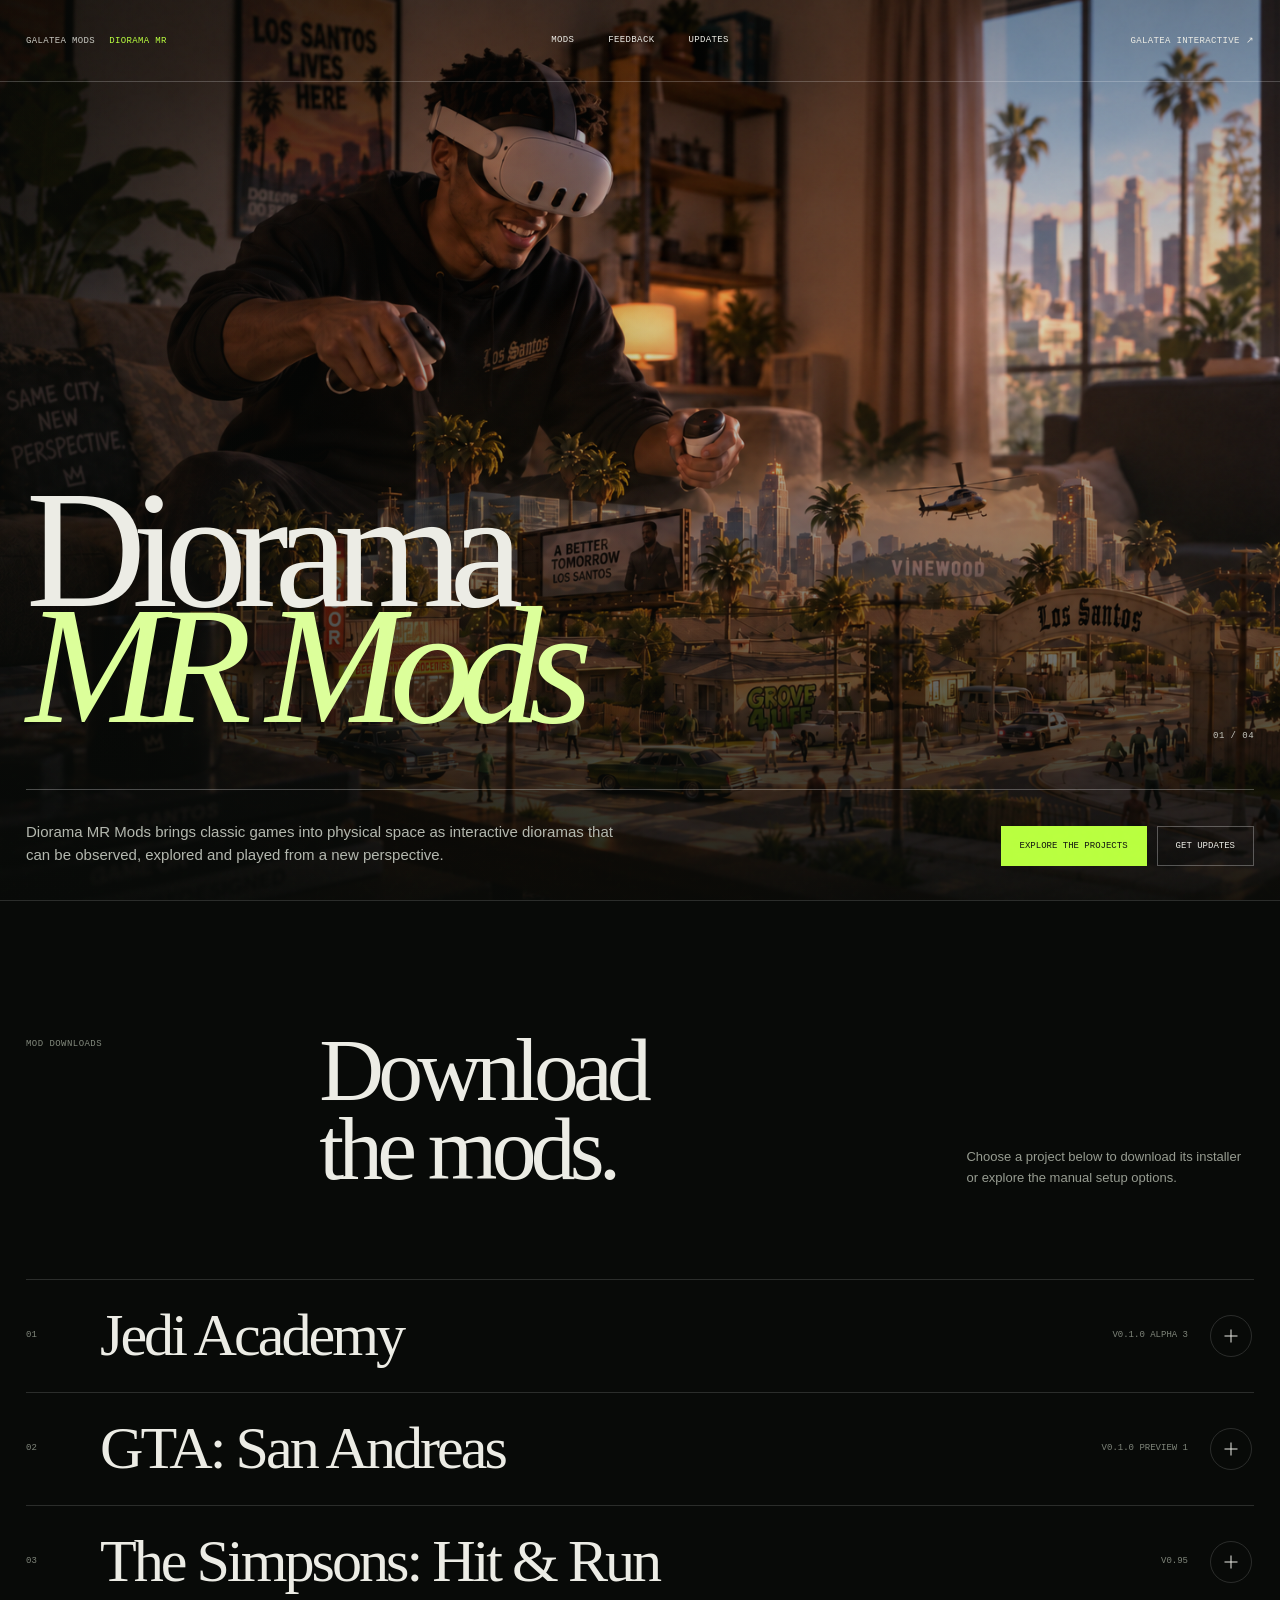
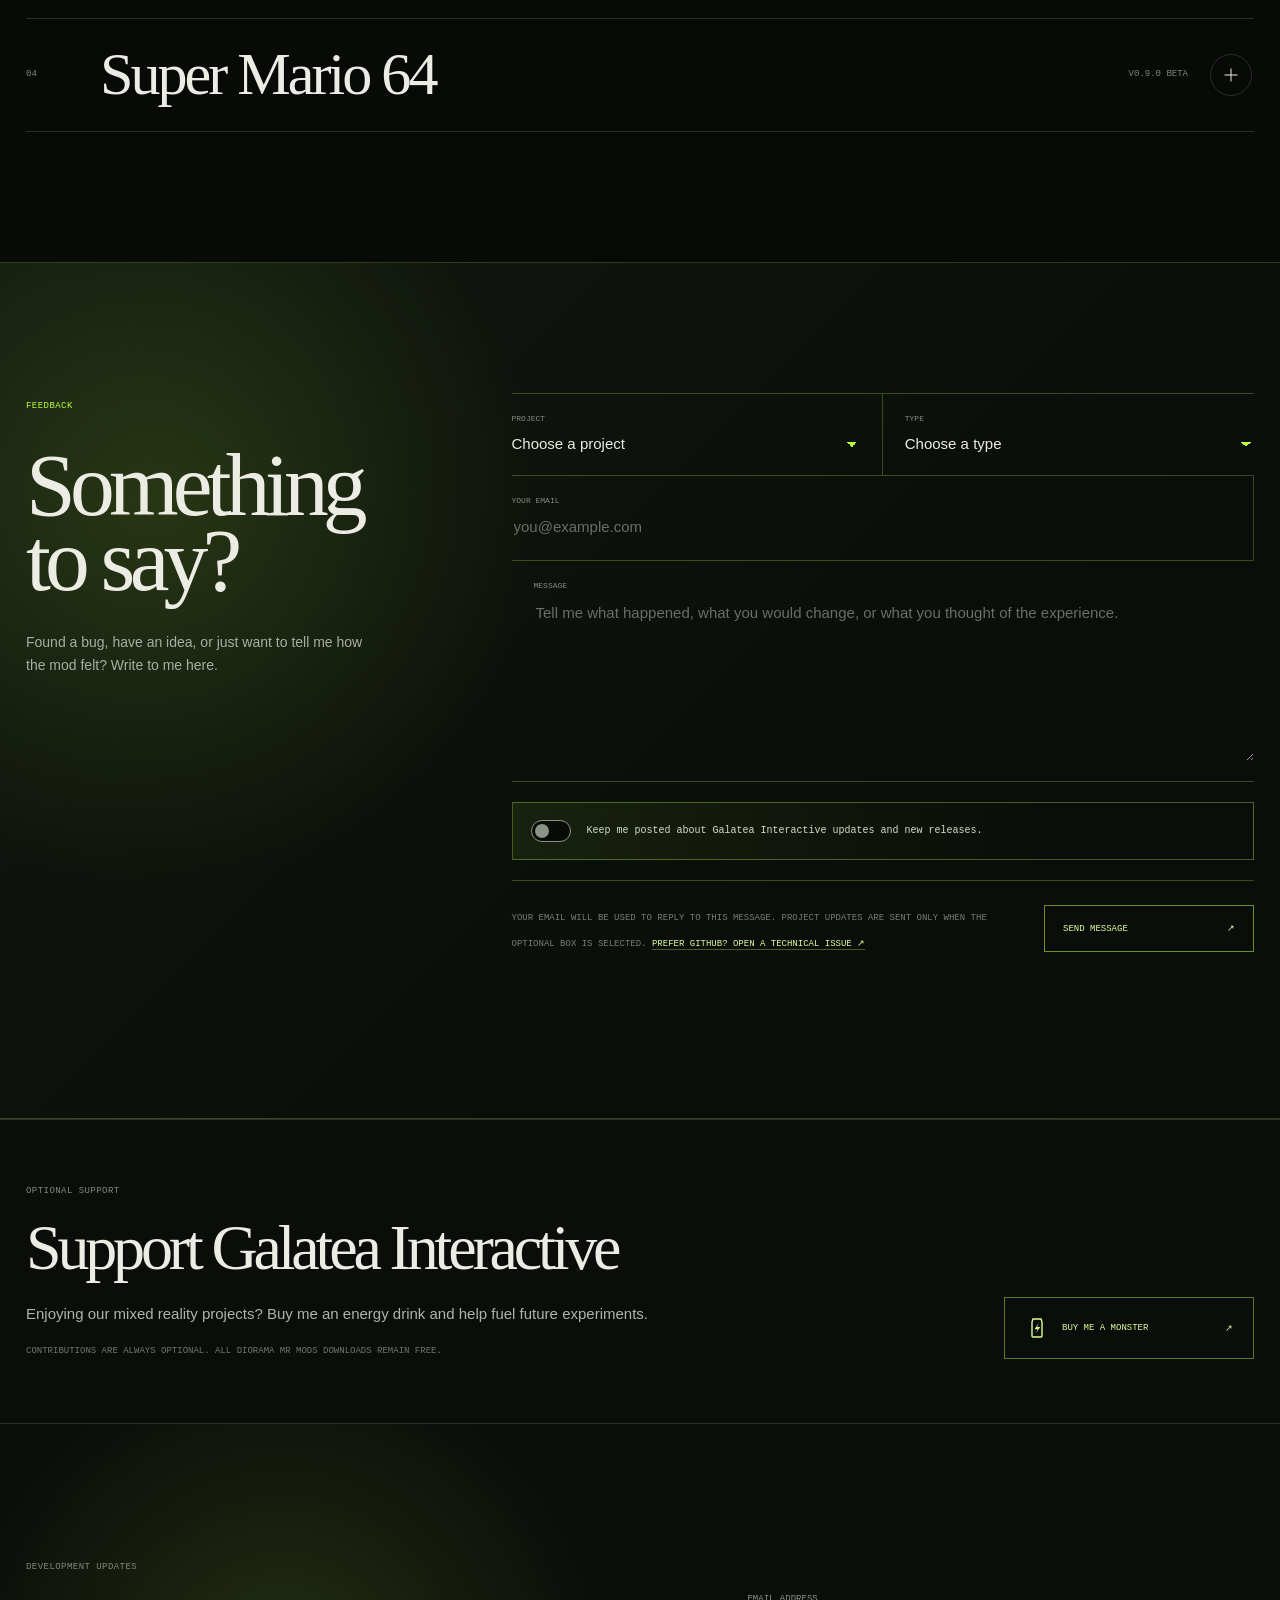
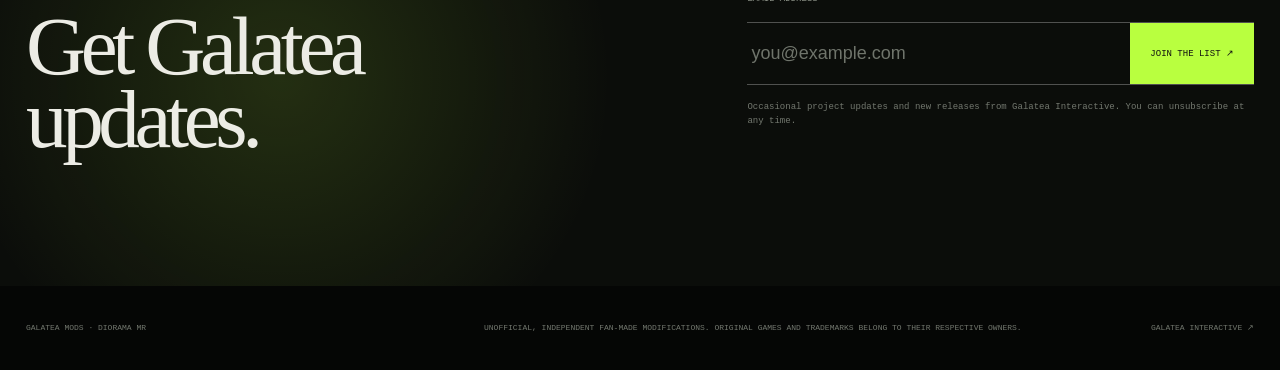
==== index.html @ 060e7fe9 "Connect feedback and updates forms" ====
<!doctype html>
<html lang="en">
  <head>
    <meta charset="UTF-8" />
    <meta name="viewport" content="width=device-width, initial-scale=1" />
    <meta name="description" content="Diorama MR Mods transforms familiar game worlds into spatial mixed-reality dioramas." />
    <meta name="robots" content="noindex, nofollow, noarchive" />
    <title>Diorama MR Mods — Galatea Mods</title>
    <link rel="stylesheet" href="styles.css?v=hero-summary-size-1" />
  </head>
  <body>
    <div class="grain" aria-hidden="true"></div>

    <header class="site-header">
      <a class="brand" href="#top" aria-label="Diorama MR Mods home">
        <span>Galatea Mods</span>
        <strong>Diorama MR</strong>
      </a>
      <nav aria-label="Main navigation">
        <a href="#mods">Mods</a>
        <a href="#feedback">Feedback</a>
        <a href="#updates">Updates</a>
      </nav>
      <a class="back-link" href="https://www.instagram.com/galateainteractive/" target="_blank" rel="noopener noreferrer">Galatea Interactive ↗</a>
    </header>

    <main>
      <section id="top" class="hero">
        <img class="hero-image" src="assets/project-02.png" alt="A mixed-reality city diorama filling a living room table" />
        <div class="hero-shade" aria-hidden="true"></div>
        <div class="hero-copy">
          <h1>Diorama<br /><em>MR Mods</em></h1>
          <div class="hero-bottom">
            <div class="hero-description">
              <p class="hero-summary">Diorama MR Mods brings classic games into physical space as interactive dioramas that can be observed, explored and played from a new perspective.</p>
            </div>
            <div class="hero-actions">
              <a href="#mods">Explore the projects</a>
              <a href="#updates">Get updates</a>
            </div>
          </div>
        </div>
        <p class="hero-index">01 / 04</p>
      </section>

      <section id="mods" class="projects" aria-labelledby="projects-title">
        <header class="section-heading reveal">
          <p class="section-label">Mod downloads</p>
          <h2 id="projects-title">Download <br />the mods.</h2>
          <p>Choose a project below to download its installer or explore the manual setup options.</p>
        </header>

        <div class="project-list">
          <details class="project-card reveal" name="mods" data-release-prefix="jedi-academy-" data-release-name="Jedi Academy Diorama MR">
            <summary>
              <span class="project-number">01</span>
              <span class="project-title"><strong>Jedi Academy</strong></span>
              <span class="project-status">v0.1.0 alpha 3</span>
              <span class="project-toggle" aria-hidden="true"></span>
            </summary>
            <div class="project-body">
              <figure><img src="assets/project-01.png" alt="A science-fiction city presented as a mixed-reality diorama" /></figure>
              <div class="project-info">
                <div class="release-meta"><span>v0.1.0-alpha.3</span><span>Meta Quest</span><span>GPL-2.0</span></div>
                <p class="release-note">Early alpha release. Original Jedi Academy game data is not included.</p>
                <section class="easy-install" aria-labelledby="jedi-install-title">
                  <div><span>Recommended</span><h4 id="jedi-install-title">Easy installation</h4></div>
                  <p>The installer finds your Jedi Academy files, checks them, installs the Quest app and transfers the required game data.</p>
                  <a class="primary-download" data-release-asset="installer" href="https://github.com/galateainteractive/Diorama-MR-Mods-Releases/releases/download/jedi-academy-v0.1.0-alpha.3/JKXR-Diorama-MR-0.1.0-alpha.3-Installer.exe" target="_blank" rel="noopener noreferrer">Download installer <span data-release-version>v0.1.0 alpha 3 ↗</span></a>
                </section>
                <p class="standalone-note"><strong>Runs natively on Meta Quest.</strong> A Windows PC and USB connection are only required for installation.</p>
                <details class="download-options">
                  <summary>Other options and project files <span>+</span></summary>
                  <div>
                    <p>For a manual setup, install the APK with ADB or SideQuest and transfer your legally obtained game files separately.</p>
                    <div class="project-actions" aria-label="Other downloads for Jedi Academy">
                      <a data-release-asset="apk" href="https://github.com/galateainteractive/Diorama-MR-Mods-Releases/releases/download/jedi-academy-v0.1.0-alpha.3/JKXR-Diorama-MR-0.1.0-alpha.3.apk" target="_blank" rel="noopener noreferrer">Download APK <span>Manual installation ↗</span></a>
                      <a data-release-asset="source" href="https://github.com/galateainteractive/Diorama-MR-Mods-Releases/releases/download/jedi-academy-v0.1.0-alpha.3/JKXR-Diorama-MR-0.1.0-alpha.3-source.zip" target="_blank" rel="noopener noreferrer">Download source package <span>GPL-2.0 ZIP ↗</span></a>
                      <a data-release-asset="checksum" href="https://github.com/galateainteractive/Diorama-MR-Mods-Releases/releases/download/jedi-academy-v0.1.0-alpha.3/SHA256SUMS.txt" target="_blank" rel="noopener noreferrer">Verify download <span>SHA-256 checksums ↗</span></a>
                      <a data-release-page href="https://github.com/galateainteractive/Diorama-MR-Mods-Releases/releases/tag/jedi-academy-v0.1.0-alpha.3" target="_blank" rel="noopener noreferrer">Release details <span>GitHub ↗</span></a>
                    </div>
                  </div>
                </details>
              </div>
              <div class="project-details">
                <section class="features">
                  <h4>Diorama MR features</h4>
                  <ul class="feature-list"><li>Mixed-reality diorama mode for the Jedi Academy campaign</li><li>Adjustable diorama position, rotation and scale</li><li>Force powers and weapon aiming adapted to the diorama perspective</li><li>Switch between Diorama MR and JKXR's immersive VR mode</li></ul>
                </section>
                <section>
                  <h4>Requirements for installation</h4>
                  <ul><li>Compatible Meta Quest with Developer Mode enabled</li><li>Windows PC and USB connection</li><li>Legally obtained PC copy of Jedi Academy</li><li>USB debugging authorization</li></ul>
                </section>
                <section class="after-installation">
                  <h4>After installation</h4>
                  <p>Launch the mod directly on the headset. The PC is not required while playing.</p>
                  <p class="small-note">Windows may show a SmartScreen warning because the installer is not Authenticode-signed. Verify its SHA-256 checksum before running it.</p>
                </section>
                <details class="project-more">
                  <summary>Credits, source and legal notice <span>+</span></summary>
                  <div>
                    <p>Built on community work including <a href="https://github.com/Team-Beef-Studios/JKXR" target="_blank" rel="noopener noreferrer">JKXR</a>, <a href="https://github.com/JACoders/OpenJK" target="_blank" rel="noopener noreferrer">OpenJK</a>, <a href="https://github.com/KhronosGroup/OpenXR-SDK-Source" target="_blank" rel="noopener noreferrer">OpenXR SDK Source</a>, <a href="https://github.com/ptitSeb/gl4es" target="_blank" rel="noopener noreferrer">gl4es</a>, <a href="https://github.com/AerialX/openal-soft-android" target="_blank" rel="noopener noreferrer">OpenAL Soft Android</a>, <a href="https://github.com/martinmoene/gsl-lite" target="_blank" rel="noopener noreferrer">gsl-lite</a>, <a href="https://github.com/ioquake/ioq3" target="_blank" rel="noopener noreferrer">ioquake3</a> and <a href="https://github.com/lunixbochs/glshim" target="_blank" rel="noopener noreferrer">glshim</a>.</p>
                    <p>Unofficial fan-made open-source modification. Not affiliated with or endorsed by Lucasfilm, Disney, Activision, Raven Software, Electronic Arts, Meta or the original rights holders. Users must provide their own legally obtained game copy.</p>
                  </div>
                </details>
                <section class="developer-note">
                  <div class="developer-note-heading"><span>Developer's note</span><small>Filipe Maliska · Work in progress</small></div>
                  <div class="developer-note-copy">
                    <p>Jedi Academy already runs natively in immersive VR on Meta Quest through Team Beef's JKXR. This mod builds on that work by adding a mixed-reality diorama mode.</p>
                    <p>Although Jedi Academy contains large maps, its level structure works surprisingly well as a diorama. The entire map does not need to fit inside your room at once. As new game areas are revealed, they become new sections of the miniature environment that can be repositioned and scaled around your physical space.</p>
                    <p>Making the external diorama perspective work also required changes to the game's visibility and rendering systems, so effects, doors, characters and other elements remain active and visible even when the headset is physically far from the player character.</p>
                    <p>Some maps can still expose several areas at the same time, causing more of the environment to be rendered than intended and producing occasional performance drops. So far I have only encountered this in a few specific situations, and I am still refining the visibility rules for those maps.</p>
                    <p>Force powers and weapon aiming use a hybrid approach between immersive interaction and traditional game controls. You point with your hand to select positions directly in the scene, while other actions remain button based. The lightsaber, for example, currently uses button controls. These interactions are still experimental, and feedback will help me decide whether they should remain hybrid, become fully button based or move further toward immersive hand control.</p>
                    <p>The full campaign has not yet been tested from beginning to end, so some maps, scripted moments, controls or performance-heavy areas may still need specific Diorama MR adjustments. If you find a bug, an area that does not perform well, or an interaction that has not been properly adapted, please send a report. I'll investigate it and work on a fix or improvement for a future update.</p>
                    <a class="feedback-trigger" href="#feedback" data-project="Jedi Academy Diorama MR">Found something or have an idea? Send feedback <span>↘</span></a>
                  </div>
                </section>
              </div>
            </div>
          </details>

          <details class="project-card reveal" name="mods" data-release-prefix="gta-sa-diorama-mr-" data-release-name="GTA San Andreas Diorama MR">
            <summary>
              <span class="project-number">02</span>
              <span class="project-title"><strong>GTA: San Andreas</strong></span>
              <span class="project-status">v0.1.0 preview 1</span>
              <span class="project-toggle" aria-hidden="true"></span>
            </summary>
            <div class="project-body">
              <figure><img src="assets/project-02.png" alt="A city and its streets presented as a mixed-reality diorama" /></figure>
              <div class="project-info">
                <div class="release-meta"><span>v0.1.0 preview 1</span><span>Quest 3S tested</span><span>Public preview</span></div>
                <p class="release-note">Requires your own legally purchased Google Play copy of GTA San Andreas for Android 2.11.311 (ARM64 complete split APK set) and the supported PS2-style audio archive. Game data and a prebuilt modified APK are not included.</p>
                <section class="easy-install" aria-labelledby="gta-install-title">
                  <div><span>Recommended</span><h4 id="gta-install-title">Easy installation</h4></div>
                  <p>The installer checks your supplied game files, creates your personal Quest build locally and installs it on the headset.</p>
                  <a class="primary-download" data-release-asset="installer" href="https://github.com/galateainteractive/Diorama-MR-Mods-Releases/releases/download/gta-sa-diorama-mr-v0.1.0-preview.1/GTA-SA-Diorama-MR-v0.1.0-preview.1-Installer.exe" target="_blank" rel="noopener noreferrer">Download installer <span data-release-version>Preview 1 ↗</span></a>
                </section>
                <p class="standalone-note"><strong>Runs natively on Meta Quest.</strong> A Windows PC, USB connection and internet access are only required for the initial build and installation.</p>
                <details class="download-options">
                  <summary>Other download information <span>+</span></summary>
                  <div>
                    <p>A prebuilt APK is not provided because the Quest package must be created locally from files supplied by the game owner.</p>
                    <div class="project-actions" aria-label="Other downloads for GTA San Andreas">
                      <a data-release-asset="checksum" href="https://github.com/galateainteractive/Diorama-MR-Mods-Releases/releases/download/gta-sa-diorama-mr-v0.1.0-preview.1/SHA256SUMS-v0.1.0-preview.1.txt" target="_blank" rel="noopener noreferrer">Verify download <span>SHA-256 checksums ↗</span></a>
                      <a data-release-page href="https://github.com/galateainteractive/Diorama-MR-Mods-Releases/releases/tag/gta-sa-diorama-mr-v0.1.0-preview.1" target="_blank" rel="noopener noreferrer">Release details <span>GitHub ↗</span></a>
                    </div>
                  </div>
                </details>
              </div>
              <div class="project-details">
                <section class="features">
                  <h4>Diorama MR features</h4>
                  <ul class="feature-list"><li>Los Santos rendered as a mixed-reality miniature in your physical room</li><li>Three diorama modes: Track, Follow and Fixed</li><li>Adjustable diorama position, rotation and scale</li><li>Controls adapted for combat, vehicles and mission interactions</li><li>Mission and follow-target markers remain visible beyond the rendered area, helping orient you through your physical room</li><li>Passthrough that responds to the game's weather and time of day</li><li>Switch between Diorama MR and the immersive VR mode inherited from the underlying port</li></ul>
                </section>
                <section>
                  <h4>Requirements for installation</h4>
                  <ul><li>Meta Quest with Developer Mode and USB debugging enabled; Quest 3S is currently tested</li><li>Windows 10 or 11 PC with approximately 15 GB free</li><li>Approximately 6 GB free on the headset</li><li>Official Google Play GTA San Andreas 2.11.311 ARM64 complete split APK set</li><li>Supported PS2-style audio archive from the “Original plan mod pack” dated 16 August 2026</li><li>Android phone or tablet with the official game, or a previously exported complete split set</li><li>Internet access for the initial build-tool download</li></ul>
                </section>
                <section class="after-installation">
                  <h4>After installation</h4>
                  <p>Launch the personal build directly on the headset. The PC is not required while playing.</p>
                  <p class="small-note">The installer is not currently code-signed, so Windows may show an unknown-publisher warning. Verify the downloaded file against the published SHA-256 checksum.</p>
                </section>
                <details class="project-more">
                  <summary>Compatibility, FAQ and legal notice <span>+</span></summary>
                  <div>
                    <h4>Important compatibility note</h4>
                    <p>The game must be the official Google Play ARM64 release 2.11.311 (versionCode 4234641). Modified, merged, re-signed or third-party APK downloads are rejected. A single base APK is not enough; keep <code>base.apk</code> with every exported <code>split_*.apk</code>, including the ARM64 and main-data splits.</p>
                    <p>For audio, use <code>gta-sa-ps2-style-mod-pack_1786856007_737162.7z</code> from the “Original plan mod pack” dated 16 August 2026. CLASSIC ADVANCED v1.0 and v1.1 are not compatible.</p>
                    <h4>Why is there no APK download?</h4>
                    <p>A prebuilt modified APK would redistribute Rockstar code and game assets. The installer contains only the adaptation and build workflow, then creates a personal package locally from files supplied by the game owner.</p>
                    <h4>Legal and safety</h4>
                    <p>Unofficial fan-made modification. Not affiliated with, endorsed by or sponsored by Rockstar Games, Take-Two Interactive or Meta. Grand Theft Auto, Grand Theft Auto: San Andreas and related names and assets belong to their respective owners.</p>
                    <p>The installer does not contain Rockstar game data, the external audio pack, save files, personal settings or signing keys. Keep the room clear and use the platform safety features appropriate for your environment.</p>
                  </div>
                </details>
                <section class="developer-note">
                  <div class="developer-note-heading"><span>Developer's note</span><small>Filipe Maliska · Public preview</small></div>
                  <div class="developer-note-copy">
                    <p>Turning an open world like GTA San Andreas into a diorama creates a different challenge from working with self-contained levels. The game needs to render enough of Los Santos to make its streets and the shape of the city readable from a distance, while keeping the visible area small enough to run reliably on the headset.</p>
                    <p>I tested several visibility ranges and settled on a player-centered rendered area that, for me, offers a good balance between performance and the feeling of looking at a real miniature. This is not necessarily final. Depending on future optimizations and player feedback, I may add more options for the size and extent of the visible area.</p>
                    <p>A considerable amount of work has already gone into making the visibility system understand what should remain visible, but there are still some gaps. Certain large surfaces, such as a continuous grass area, may be treated as one complete piece. In some situations, they can disappear even though part of the surface falls inside the visible radius, leaving transparent areas in the diorama.</p>
                    <p>Buildings present a related challenge. I would like structures that cross the edge of the visible radius to remain complete instead of being cut in half. However, some buildings are connected to other geometry, so rendering the entire structure can reveal much more than intended or affect performance. I plan to continue refining these rules to make the edge of the visible area feel more natural and consistent.</p>
                    <p>I also experimented with a larger system using one rendered region around the player, another around the physical observer, and a continuous visible path connecting them. The result was too unstable in terms of performance, so the current version uses only the player-centered region. The idea has not been completely discarded and may return in another form.</p>
                    <p>Mission objectives and characters that need to be followed can be located beyond the rendered area. Their markers remain visible in the correct direction outside the miniature, turning the physical room into a navigation reference. Even when the destination itself is not yet visible, it is possible to look across the room and understand where to go without rendering the entire city.</p>
                    <p>The three diorama modes change how the miniature behaves in your room rather than changing its visual perspective. <strong>Track</strong> works like a treadmill: the character remains around the center while the scenery moves underneath, making it especially practical for playing seated or with the diorama positioned on a table. <strong>Follow</strong> uses a similar approach but maintains a trailing view behind the character or vehicle. It can make the game easier to follow, although the additional visual movement may be less comfortable for players who are sensitive to motion.</p>
                    <p><strong>Fixed</strong> is the mode I find most interesting when there is enough physical space. The diorama remains positioned in the room while Los Santos is gradually revealed as the character or vehicle moves through the city. It feels closer to having a physical miniature of Los Santos occupying the room.</p>
                    <p>Whichever mode I use, my personal preference is to keep the diorama as far away and as small as possible. I am particularly interested in the feeling of observing a miniature city rather than standing inside the game world.</p>
                    <p>Adapting the controls is another ongoing challenge because GTA San Andreas contains many different mechanics, vehicles and mission-specific interactions. Aiming is currently controller-based and uses the analog stick. I am considering adding an optional immersive aiming mode, similar to the hybrid approach used in Jedi Academy, allowing players to point the weapon physically while preserving the traditional controls.</p>
                    <p>Installation is more involved than with the other mods because the original Android game must be exported as a complete split APK set. It is important to follow every step carefully, including installing the required extraction app on the phone or tablet. Once the correct game files and supported audio archive are prepared, the installer handles the remaining process and the setup is straightforward.</p>
                    <p>GTA San Andreas is a very large game, and the full campaign has not yet been tested from beginning to end. If you find a bug, an area that performs poorly, or a control, mission or interaction that has not been properly adapted, please send a report. I'll investigate it and work on a fix or improvement for a future update.</p>
                    <a class="feedback-trigger" href="#feedback" data-project="GTA San Andreas Diorama MR">Found something or have an idea? Send feedback <span>↘</span></a>
                  </div>
                </section>
              </div>
            </div>
          </details>

          <details class="project-card reveal" name="mods" data-release-prefix="simpsons-hit-and-run-" data-release-name="The Simpsons: Hit &amp; Run Diorama MR">
            <summary>
              <span class="project-number">03</span>
              <span class="project-title"><strong>The Simpsons: Hit &amp; Run</strong></span>
              <span class="project-status">v0.95</span>
              <span class="project-toggle" aria-hidden="true"></span>
            </summary>
            <div class="project-body">
              <figure><img src="assets/project-03.png" alt="Springfield presented as a mixed-reality diorama" /></figure>
              <div class="project-info">
                <div class="release-meta"><span>v0.95</span><span>Meta Quest 3</span><span>Unofficial mod</span></div>
                <p class="release-note">A legally obtained PC copy of The Simpsons: Hit &amp; Run is required. Original game data is not included.</p>
                <section class="easy-install" aria-labelledby="simpsons-install-title">
                  <div><span>Recommended</span><h4 id="simpsons-install-title">Easy installation</h4></div>
                  <p>The installer finds your original game folder, checks the files, installs the Quest app and transfers the required game data.</p>
                  <a class="primary-download" data-release-asset="installer" href="https://github.com/galateainteractive/Diorama-MR-Mods-Releases/releases/download/simpsons-hit-and-run-v0.95/SimpsonsHitRun-DioramaMR-Installer-v0.95.exe" target="_blank" rel="noopener noreferrer">Download installer <span data-release-version>v0.95 ↗</span></a>
                </section>
                <p class="standalone-note"><strong>Runs natively on Meta Quest.</strong> A Windows PC and USB connection are only required for installation.</p>
                <details class="download-options">
                  <summary>Other installation options <span>+</span></summary>
                  <div>
                    <p>For a manual setup, install the APK with ADB or SideQuest and transfer your legally obtained game files separately.</p>
                    <div class="project-actions" aria-label="Other downloads for The Simpsons Hit and Run">
                      <a data-release-asset="apk" href="https://github.com/galateainteractive/Diorama-MR-Mods-Releases/releases/download/simpsons-hit-and-run-v0.95/SimpsonsHitRun-DioramaMR-v0.95.apk" target="_blank" rel="noopener noreferrer">Download APK <span>Manual installation ↗</span></a>
                      <a data-release-asset="checksum" href="https://github.com/galateainteractive/Diorama-MR-Mods-Releases/releases/download/simpsons-hit-and-run-v0.95/SHA256SUMS-v0.95.txt" target="_blank" rel="noopener noreferrer">Verify download <span>SHA-256 checksums ↗</span></a>
                      <a data-release-page href="https://github.com/galateainteractive/Diorama-MR-Mods-Releases/releases/tag/simpsons-hit-and-run-v0.95" target="_blank" rel="noopener noreferrer">Release details <span>GitHub ↗</span></a>
                    </div>
                  </div>
                </details>
              </div>
              <div class="project-details">
                <section class="features">
                  <h4>Diorama MR features</h4>
                  <ul class="feature-list"><li>Springfield rendered as a mixed-reality miniature in passthrough, with the familiar Simpsons clouds floating in your physical room</li><li>Two diorama modes: Treadmill and Fixed</li><li>Two sizes for the fully rendered spotlight</li><li>Optional extended map view showing surrounding roads and terrain</li><li>Adjustable diorama position, rotation and scale</li><li>Spatial audio aligned with the diorama, preserving direction and distance</li><li>Interiors, HUD and mission information adapted to the diorama perspective</li><li>Switch between Diorama MR and the immersive VR mode inherited from the underlying port</li></ul>
                </section>
                <section>
                  <h4>Requirements for installation</h4>
                  <ul><li>Meta Quest 3 with Developer Mode enabled</li><li>Windows PC and USB data connection</li><li>Legally obtained, unmodified PC copy of Hit &amp; Run</li><li>USB debugging authorization and free storage space</li></ul>
                </section>
                <section class="after-installation">
                  <h4>After installation</h4>
                  <p>Launch the mod from Unknown Sources on the headset. The PC is not required while playing.</p>
                  <p class="small-note">Some missions, effects, interiors and performance-heavy areas may still need Diorama MR-specific adjustments.</p>
                </section>
                <details class="project-more">
                  <summary>Credits and legal notice <span>+</span></summary>
                  <div>
                    <p>Built on community work by <a href="https://github.com/kote2345/The-Simpsons-Hit-and-Run-VR" target="_blank" rel="noopener noreferrer">kote2345</a>, <a href="https://github.com/Carlox33/The-Simpsons-Hit-and-Run-Android" target="_blank" rel="noopener noreferrer">Carlox33</a>, <a href="https://github.com/ZenoArrows/The-Simpsons-Hit-and-Run" target="_blank" rel="noopener noreferrer">ZenoArrows</a> and <a href="https://github.com/Svxy/The-Simpsons-Hit-and-Run" target="_blank" rel="noopener noreferrer">Svxy</a>.</p>
                    <p>Unofficial fan-made adaptation. Not affiliated with Radical Entertainment, the original publishers, Meta, The Simpsons rights holders or upstream port authors. Do not redistribute original copyrighted game assets.</p>
                  </div>
                </details>
                <section class="developer-note">
                  <div class="developer-note-heading"><span>Developer's note</span><small>Filipe Maliska · Work in progress</small></div>
                  <div class="developer-note-copy">
                    <p>Like GTA San Andreas, The Simpsons: Hit &amp; Run takes place in an open world. Springfield is not as large as Los Santos, but adapting it as a diorama creates many of the same visibility and performance challenges.</p>
                    <p>For this mod, I decided to provide different ways of displaying the city instead of relying on a single visibility setup. The central spotlight contains the fully rendered, full-color environment around the character. Players can choose between two spotlight sizes, switching between them depending on the scene, the desired view and headset performance.</p>
                    <p>There is also an optional extended map view. When enabled, a larger surrounding area remains visible in a simplified gray form, showing terrain and roads without fully rendering every object. This makes it possible to see where a street continues or curves and to understand the broader shape of Springfield without the performance cost of displaying the complete environment.</p>
                    <p>This extended view is optional. Players can disable it and use only the fully rendered spotlight, or combine it with either of the available spotlight sizes. I am still refining the balance between visibility and performance, but the current options make it possible to change the presentation according to what works best at each moment.</p>
                    <p>In Treadmill mode, the character remains close to the center while Springfield moves underneath. This works particularly well with the diorama positioned on a table and makes it practical to play seated or without using much physical space.</p>
                    <p>Fixed mode keeps the diorama anchored in the physical room while the character moves through the city. With enough space, it creates a stronger impression of Springfield existing as a larger physical miniature around the player.</p>
                    <p>The audio was also adapted to the diorama perspective. Sounds remain connected to their positions within the miniature, preserving direction and distance. A vehicle moving on the left side of the diorama, for example, is heard from the left, while sounds become more distant as the character moves farther away.</p>
                    <p>The campaign has been tested up to the Bart section, but I have not yet completed the entire game in Diorama MR. Later missions may contain mechanics, interiors or interactions that still need specific adaptation. If you find a bug, an area that performs poorly, or a mission or control that does not work correctly, please send a report. I'll investigate it and work on a fix or improvement for a future update.</p>
                    <a class="feedback-trigger" href="#feedback" data-project="The Simpsons: Hit &amp; Run Diorama MR">Found something or have an idea? Send feedback <span>↘</span></a>
                  </div>
                </section>
              </div>
            </div>
          </details>

          <details class="project-card reveal" name="mods" data-release-prefix="super-mario-64-" data-release-name="Super Mario 64 Diorama MR">
            <summary>
              <span class="project-number">04</span>
              <span class="project-title"><strong>Super Mario 64</strong></span>
              <span class="project-status">v0.9.0 beta</span>
              <span class="project-toggle" aria-hidden="true"></span>
            </summary>
            <div class="project-body">
              <figure><img src="assets/project-04.png" alt="A haunted mansion presented as a mixed-reality diorama" /></figure>
              <div class="project-info">
                <div class="release-meta"><span>v0.9.0 beta</span><span>Meta Quest 3</span><span>Standalone</span></div>
                <p class="release-note">The installer and APK do not contain a ROM or proprietary Nintendo assets.</p>
                <section class="easy-install" aria-labelledby="mario-install-title">
                  <div><span>Recommended</span><h4 id="mario-install-title">Easy installation</h4></div>
                  <p>The installer checks your compatible ROM, installs the Quest app and copies the ROM to the correct location.</p>
                  <a class="primary-download" data-release-asset="installer" href="https://github.com/galateainteractive/Diorama-MR-Mods-Releases/releases/download/super-mario-64-v0.9.0/SM64-Diorama-MR-v0.9.0-Installer.exe" target="_blank" rel="noopener noreferrer">Download installer <span data-release-version>v0.9.0 beta ↗</span></a>
                </section>
                <p class="standalone-note"><strong>Runs natively on Meta Quest.</strong> A Windows PC and USB connection are only required for installation.</p>
                <details class="download-options">
                  <summary>Other options and project files <span>+</span></summary>
                  <div>
                    <p>For a manual setup, install the APK with ADB or SideQuest and copy your legally obtained compatible ROM to the Quest separately.</p>
                    <div class="project-actions" aria-label="Other downloads for Super Mario 64">
                      <a data-release-asset="apk" href="https://github.com/galateainteractive/Diorama-MR-Mods-Releases/releases/download/super-mario-64-v0.9.0/SM64-Diorama-MR-v0.9.0.apk" target="_blank" rel="noopener noreferrer">Download APK <span>Manual installation ↗</span></a>
                      <a href="https://github.com/galateainteractive/sm64coopdx-diorama-mr" target="_blank" rel="noopener noreferrer">View project on GitHub <span>Source and documentation ↗</span></a>
                      <a data-release-asset="checksum" href="https://github.com/galateainteractive/Diorama-MR-Mods-Releases/releases/download/super-mario-64-v0.9.0/SHA256SUMS-v0.9.0.txt" target="_blank" rel="noopener noreferrer">Verify download <span>SHA-256 checksums ↗</span></a>
                      <a data-release-page href="https://github.com/galateainteractive/Diorama-MR-Mods-Releases/releases/tag/super-mario-64-v0.9.0" target="_blank" rel="noopener noreferrer">Release details <span>GitHub ↗</span></a>
                    </div>
                  </div>
                </details>
              </div>
              <div class="project-details">
                <section class="features">
                  <h4>Diorama MR features</h4>
                  <ul class="feature-list"><li>Super Mario 64 rendered as a mixed-reality miniature in your physical room</li><li>Adjustable diorama position, rotation and scale</li><li>Room-scale observation independent from the original game camera</li><li>Movement adapted to the diorama perspective</li><li>Spatial audio aligned with the miniature</li><li>Gameplay- and level-responsive passthrough color effects</li><li>SM64 Co-Op DX co-op available in Diorama MR</li><li>Switch between Diorama MR and other view modes from the underlying VR port</li></ul>
                </section>
                <section>
                  <h4>Requirements for installation</h4>
                  <ul><li>Meta Quest 3 with Developer Mode enabled</li><li>Windows PC and USB connection for the installer</li><li>Legally obtained, unmodified US Super Mario 64 .z64 ROM</li><li>USB debugging authorization</li></ul>
                </section>
                <section class="after-installation">
                  <h4>After installation</h4>
                  <p>Launch the mod directly on the headset. The PC is not required while playing.</p>
                  <p class="small-note">Windows may show an Unknown Publisher warning because the installer is not Authenticode-signed. Only continue with a file downloaded from this page and verified against the published checksum.</p>
                </section>
                <details class="project-more">
                  <summary>Credits and legal notice <span>+</span></summary>
                  <div>
                    <p>Built on the work of <a href="https://github.com/fulldivegames/sm64coopdx-VR-Standalone-Physics-based" target="_blank" rel="noopener noreferrer">fulldivegames' SM64 Co-Op DX VR port</a>, SM64 Co-Op DX, sm64ex-coop, sm64ex, sm64-port and the Super Mario 64 decompilation community. See the <a href="https://github.com/galateainteractive/sm64coopdx-diorama-mr" target="_blank" rel="noopener noreferrer">project repository</a> for source and complete lineage.</p>
                    <p>Unofficial, non-commercial fan project. Not affiliated with Nintendo, Meta or upstream projects. Users must provide their own legally obtained compatible game copy.</p>
                  </div>
                </details>
                <section class="developer-note">
                  <div class="developer-note-heading"><span>Developer's note</span><small>Filipe Maliska · Work in progress</small></div>
                  <div class="developer-note-copy">
                    <p>Super Mario 64 works particularly well as a diorama because most of its levels are already designed as self-contained spaces. Unlike the open worlds of GTA San Andreas and The Simpsons: Hit &amp; Run, many of Mario's levels can be rendered in their entirety and scaled to fit comfortably inside a physical room.</p>
                    <p>This makes it possible to see the structure of a complete level as a miniature while still playing the original game. The diorama can be repositioned, rotated and resized, and the player can physically observe it from different angles without being limited to the original game camera.</p>
                    <p>Movement was adapted to remain intuitive from the diorama perspective, while spatial audio preserves the position of Mario and other sounds within the miniature.</p>
                    <p>Passthrough color effects allow the physical room to respond to events inside the game. The color changes when Mario collects a star or takes damage, and some levels influence the room according to their environment—for example, lava areas introduce a red tone.</p>
                    <p>These effects are still open to experimentation. More events and level-specific colors may be added, existing ones may be adjusted or removed, and I am considering making the system optional for players who prefer to keep the passthrough unchanged. In the current version, the color effects are always enabled.</p>
                    <p>Diorama MR builds on the native Meta Quest VR port developed by fulldivegames, which itself builds on SM64 Co-Op DX. Other view modes from that port remain available alongside Diorama MR. The co-op system inherited from SM64 Co-Op DX is also working well with the diorama mode.</p>
                    <p>The level-select cheat available through earlier SM64 Co-Op DX VR work allows players to visit different levels directly. Besides being useful for players who want to explore the game freely, it has also made it possible to test a large part of the game without completing the entire campaign in sequence.</p>
                    <p>One minor visual limitation can appear in levels containing separate rooms. From the external diorama perspective, a few objects belonging to rooms that are not currently rendered may sometimes remain visible.</p>
                    <p>This does not bother me much during normal gameplay, and I have already removed most of these out-of-room objects. A few isolated cases still remain, particularly around the castle interiors. I will continue observing how noticeable they are in practice and use player feedback to decide whether this system needs further refinement.</p>
                    <p>Most of the levels and situations I have tested are working well, and the game appears to be playable from beginning to end in Diorama MR. However, I have not yet completed a full playthrough of the entire game in this version. If you find a bug, a level that does not display correctly, an unexpected object, or a control or interaction that does not work as expected, please send a report. I'll investigate it and work on a fix or improvement for a future update.</p>
                    <a class="feedback-trigger" href="#feedback" data-project="Super Mario 64 Diorama MR">Found something or have an idea? Send feedback <span>↘</span></a>
                  </div>
                </section>
              </div>
            </div>
          </details>
        </div>
      </section>

      <section id="feedback" class="feedback reveal" aria-labelledby="feedback-title">
        <div class="feedback-intro">
          <p class="section-label">Feedback</p>
          <h2 id="feedback-title">Something<br />to say?</h2>
          <p>Found a bug, have an idea, or just want to tell me how the mod felt? Write to me here.</p>
        </div>
        <form id="feedback-form" data-endpoint="https://formspree.io/f/xppdawpp" novalidate>
          <input type="hidden" name="source" value="Diorama MR Mods website" />
          <div class="feedback-fields">
            <label>
              <span>Project</span>
              <select id="feedback-project" name="project" required>
                <option value="">Choose a project</option>
                <option>Jedi Academy Diorama MR</option>
                <option>GTA San Andreas Diorama MR</option>
                <option>The Simpsons: Hit &amp; Run Diorama MR</option>
                <option>Super Mario 64 Diorama MR</option>
                <option>General / website</option>
              </select>
            </label>
            <label>
              <span>Type</span>
              <select name="message_type" required>
                <option value="">Choose a type</option>
                <option>Bug report</option>
                <option>Suggestion</option>
                <option>Question</option>
                <option>Just sharing feedback</option>
              </select>
            </label>
            <label class="feedback-email">
              <span>Your email</span>
              <input name="email" type="email" autocomplete="email" placeholder="you@example.com" required />
            </label>
            <label class="feedback-message">
              <span>Message</span>
              <textarea name="message" rows="7" placeholder="Tell me what happened, what you would change, or what you thought of the experience." required></textarea>
            </label>
          </div>
          <label class="feedback-consent">
            <input id="feedback-updates" name="release_updates" type="checkbox" value="yes" />
            <span>Keep me posted about Galatea Interactive updates and new releases.</span>
          </label>
          <div class="feedback-submit-row">
            <p>Your email will be used to reply to this message. Project updates are sent only when the optional box is selected. <a href="https://github.com/galateainteractive/Diorama-MR-Mods-Releases/issues/new" target="_blank" rel="noopener noreferrer">Prefer GitHub? Open a technical issue ↗</a></p>
            <button type="submit">Send message <span>↗</span></button>
          </div>
          <p id="feedback-status" class="form-status" role="status" aria-live="polite"></p>
          <div id="post-send-updates" class="post-send-updates" hidden>
            <p><strong>Message sent.</strong> Want to receive occasional updates and new releases from Galatea Interactive?</p>
            <div>
              <button id="post-send-yes" type="button">Yes, keep me posted</button>
              <button id="post-send-no" type="button">Not now</button>
            </div>
          </div>
          <input class="feedback-honeypot" type="text" name="_gotcha" tabindex="-1" autocomplete="off" aria-hidden="true" />
        </form>
      </section>

      <section class="support reveal" aria-labelledby="support-title">
        <div class="support-copy">
          <p class="section-label">Optional support</p>
          <h2 id="support-title">Support Galatea Interactive</h2>
          <p class="support-description">Enjoying our mixed reality projects? Buy me an energy drink and help fuel future experiments.</p>
          <p class="support-note">Contributions are always optional. All Diorama MR Mods downloads remain free.</p>
        </div>
        <a class="support-link" href="https://ko-fi.com/galateainteractive" target="_blank" rel="noopener noreferrer">
          <svg viewBox="0 0 24 24" aria-hidden="true">
            <path d="M8 3h8l1 3v14a1 1 0 0 1-1 1H8a1 1 0 0 1-1-1V6l1-3Z" />
            <path class="energy-bolt" d="m13.7 6.8-4 6.4h3.1l-2.1 4.2 4.5-6.5h-3.1l1.6-4.1Z" />
          </svg>
          <span>Buy me a Monster</span>
          <span aria-hidden="true">↗</span>
        </a>
      </section>

      <section id="updates" class="updates reveal">
        <div>
          <p class="section-label">Development updates</p>
          <h2>Get Galatea <br />updates.</h2>
        </div>
        <form id="updates-form" data-endpoint="https://formspree.io/f/xrpqzbpa" novalidate>
          <input type="hidden" name="source" value="Diorama MR Mods updates form" />
          <label for="email">Email address</label>
          <div class="email-row">
            <input id="email" name="email" type="email" autocomplete="email" placeholder="you@example.com" required />
            <button type="submit">Join the list ↗</button>
          </div>
          <p class="form-note">Occasional project updates and new releases from Galatea Interactive. You can unsubscribe at any time.</p>
          <p id="form-status" class="form-status" role="status" aria-live="polite"></p>
          <input class="feedback-honeypot" type="text" name="_gotcha" tabindex="-1" autocomplete="off" aria-hidden="true" />
        </form>
      </section>

    </main>

    <footer>
      <span>Galatea Mods · Diorama MR</span>
      <p>Unofficial, independent fan-made modifications. Original games and trademarks belong to their respective owners.</p>
      <a href="https://www.instagram.com/galateainteractive/" target="_blank" rel="noopener noreferrer">Galatea Interactive ↗</a>
    </footer>

    <script src="script.js?v=forms-live-1"></script>
  </body>
</html>
---- styles.css ----
*{box-sizing:border-box}
:root{
  --ink:#080a08;
  --panel:#10130f;
  --paper:#ecece5;
  --muted:#979c91;
  --line:#ffffff24;
  --acid:#b9ff3f;
  --acid-soft:#dcff9a;
}
html{scroll-behavior:smooth}
body{
  margin:0;
  color:var(--paper);
  background:var(--ink);
  font-family:Arial,Helvetica,sans-serif;
  overflow-x:hidden;
}
a{color:inherit;text-decoration:none}
img{display:block;max-width:100%}
.grain{
  position:fixed;
  z-index:100;
  inset:0;
  pointer-events:none;
  opacity:.18;
  mix-blend-mode:soft-light;
  background-image:url("data:image/svg+xml,%3Csvg viewBox='0 0 180 180' xmlns='http://www.w3.org/2000/svg'%3E%3Cfilter id='n'%3E%3CfeTurbulence type='fractalNoise' baseFrequency='.82' numOctaves='4' stitchTiles='stitch'/%3E%3C/filter%3E%3Crect width='100%25' height='100%25' filter='url(%23n)' opacity='.28'/%3E%3C/svg%3E");
}
.site-header{
  position:absolute;
  z-index:20;
  top:0;
  right:0;
  left:0;
  display:grid;
  grid-template-columns:1fr auto 1fr;
  min-height:82px;
  align-items:center;
  padding:0 26px;
  border-bottom:1px solid #ffffff35;
  font:9px Consolas,monospace;
  letter-spacing:.04em;
  text-transform:uppercase;
}
.brand{display:flex;align-items:baseline;gap:14px}
.brand span{color:#c8c9c2}
.brand strong{color:var(--acid);font-weight:400}
.site-header nav{display:flex;gap:34px}
.site-header nav a,.back-link{padding-block:8px;border-bottom:1px solid transparent;transition:.25s}
.site-header nav a:hover,.back-link:hover{color:var(--acid);border-color:currentColor}
.back-link{justify-self:end}
.hero{
  position:relative;
  min-height:100svh;
  overflow:hidden;
  border-bottom:1px solid var(--line);
}
.hero-image{position:absolute;inset:0;width:100%;height:100%;object-fit:cover;object-position:center}
.hero-shade{
  position:absolute;
  inset:0;
  background:
    linear-gradient(180deg,#080a0866 0,#080a0820 35%,#080a08ed 100%),
    linear-gradient(90deg,#080a08b8 0,transparent 52%);
}
.hero-copy{
  position:relative;
  z-index:2;
  display:flex;
  min-height:100svh;
  flex-direction:column;
  justify-content:flex-end;
  padding:140px 26px 34px;
}
.hero-copy>p,.section-label,.project-meta,.hero-index{
  font:9px Consolas,monospace;
  letter-spacing:.05em;
  text-transform:uppercase;
}
.hero-copy>p{margin:0 0 32px;color:#c2c3bb}
.hero h1{
  max-width:1100px;
  margin:0;
  font:400 clamp(78px,13vw,220px)/.7 Georgia,serif;
  letter-spacing:-.085em;
}
.hero h1 em{color:var(--acid-soft);font-weight:400}
.hero-bottom{
  display:grid;
  grid-template-columns:1fr 1fr;
  gap:40px;
  align-items:end;
  margin-top:64px;
  padding-top:18px;
  border-top:1px solid #ffffff44;
}
.hero-description{max-width:720px}
.hero-tagline{margin:0;font-size:20px;line-height:1.4}
.hero-summary{max-width:680px;margin:12px 0 0;color:#b3b7ae;font-size:15px;line-height:1.55}
.hero-actions{display:flex;justify-content:flex-end;gap:10px}
.hero-actions a{
  padding:14px 18px;
  border:1px solid #ffffff4a;
  font:9px Consolas,monospace;
  text-transform:uppercase;
  transition:.25s;
}
.hero-actions a:first-child{color:#10130f;background:var(--acid);border-color:var(--acid)}
.hero-actions a:hover{color:#10130f;background:var(--acid-soft);border-color:var(--acid-soft)}
.hero-index{position:absolute;z-index:2;right:26px;bottom:150px;color:#c2c3bb}
.section-label{align-self:start;margin:8px 0;color:#838a7d}
.section-heading h2,.updates h2,.support h2{
  margin:0;
  font:400 clamp(52px,8vw,126px)/.88 Georgia,serif;
  letter-spacing:-.065em;
}
.projects{padding:130px 26px}
.section-heading{
  display:grid;
  grid-template-columns:.55fr 1.35fr .65fr;
  gap:50px;
  align-items:end;
  margin-bottom:90px;
}
.section-heading h2{font-size:clamp(58px,7vw,112px)}
.section-heading>p:last-child{margin:0;color:var(--muted);font-size:13px;line-height:1.6}
.project-list{border-top:1px solid var(--line)}
.project-card{overflow:hidden;scroll-margin-top:16px;border-bottom:1px solid var(--line);background:transparent}
.project-card>summary{
  display:grid;
  grid-template-columns:52px minmax(0,1fr) auto 44px;
  gap:22px;
  align-items:center;
  min-height:112px;
  padding:16px 0;
  cursor:pointer;
  list-style:none;
  transition:background .25s ease,color .25s ease;
}
.project-card>summary::-webkit-details-marker{display:none}
.project-card>summary:hover,.project-card>summary:focus-visible{color:var(--acid-soft);background:#b9ff3f08;outline:none}
.project-number,.project-status,.project-title small{color:#7f857a;font:9px/1.4 Consolas,monospace;text-transform:uppercase}
.project-title{display:flex;align-items:baseline;gap:20px;min-width:0}
.project-title strong{font:400 clamp(30px,4.7vw,70px)/.94 Georgia,serif;letter-spacing:-.05em}
.project-title small{white-space:nowrap}
.project-status{white-space:nowrap}
.project-toggle{position:relative;width:42px;height:42px;border:1px solid var(--line);border-radius:50%}
.project-toggle::before,.project-toggle::after{position:absolute;top:50%;left:50%;width:13px;height:1px;background:currentColor;content:"";transform:translate(-50%,-50%);transition:transform .25s ease}
.project-toggle::after{transform:translate(-50%,-50%) rotate(90deg)}
.project-card[open] .project-toggle::after{transform:translate(-50%,-50%) rotate(90deg) scaleX(0)}
.project-card[open]>summary{color:var(--acid-soft)}
.project-body{display:grid;grid-template-columns:minmax(0,1.55fr) minmax(280px,.45fr);border-top:1px solid var(--line);background:var(--panel)}
.project-card figure{position:relative;margin:0;aspect-ratio:16/9;overflow:hidden;border-right:1px solid var(--line)}
.project-card figure::after{position:absolute;inset:0;background:linear-gradient(180deg,transparent 58%,#090b09a8);content:""}
.project-card img{width:100%;height:100%;object-fit:cover;filter:saturate(.8) contrast(1.05);transition:transform .75s ease,filter .5s ease}
.project-card:hover img{transform:scale(1.025);filter:saturate(1) contrast(1.05)}
.project-info{display:flex;flex-direction:column;justify-content:flex-end;padding:28px}
.release-meta{display:flex;flex-wrap:wrap;gap:8px;margin-bottom:auto;padding-bottom:38px}
.release-meta span{padding:7px 9px;border:1px solid var(--line);color:#8e9489;font:8px Consolas,monospace;text-transform:uppercase}
.project-lead{max-width:620px;margin:0 0 20px;color:#c3c7bd;font-size:15px;line-height:1.65}
.release-note{max-width:620px;margin:0 0 30px;color:#7f857b;font:9px/1.6 Consolas,monospace;text-transform:uppercase}
.easy-install{padding:20px;border:1px solid #b9ff3f55;background:linear-gradient(135deg,#b9ff3f12,transparent 72%)}
.easy-install>div{display:flex;align-items:center;justify-content:space-between;gap:18px;margin-bottom:12px}
.easy-install>div>span{color:var(--acid);font:8px Consolas,monospace;text-transform:uppercase}
.easy-install h4{margin:0;color:var(--paper);font:400 25px Georgia,serif}
.easy-install p{margin:0 0 18px;color:#aeb4a9;font-size:12px;line-height:1.65}
.primary-download{display:flex;min-height:52px;align-items:center;justify-content:space-between;gap:18px;padding:14px 16px;color:#10130e;background:var(--acid);font:9px/1.4 Consolas,monospace;text-transform:uppercase;transition:.2s}
.primary-download span{color:#384528}
.primary-download:hover,.primary-download:focus-visible{padding-inline:22px;background:var(--acid-soft);outline:none}
.standalone-note{margin:16px 0 0;padding:14px 0;border-top:1px solid var(--line);border-bottom:1px solid var(--line);color:#979e92;font:9px/1.65 Consolas,monospace;text-transform:uppercase}
.standalone-note strong{color:var(--acid-soft);font-weight:400}
.download-options{margin-top:0;border-bottom:1px solid var(--line)}
.download-options>summary{display:flex;min-height:46px;align-items:center;justify-content:space-between;gap:20px;cursor:pointer;list-style:none;color:#8f958b;font:8px Consolas,monospace;text-transform:uppercase}
.download-options>summary::-webkit-details-marker{display:none}
.download-options>summary span{color:var(--acid-soft);font-size:17px;transition:transform .2s ease}
.download-options[open]>summary span{transform:rotate(45deg)}
.download-options>div>p{margin:0;padding:16px 10px;color:#858c82;border-top:1px solid var(--line);font-size:11px;line-height:1.65}
.project-actions{display:grid;grid-template-columns:1fr;border-top:1px solid var(--line)}
.project-actions>a,.project-actions>span{display:flex;min-height:48px;align-items:center;justify-content:space-between;gap:18px;padding:14px 10px;color:#858b80;border-bottom:1px solid var(--line);font:8px/1.4 Consolas,monospace;text-align:left;text-transform:uppercase;transition:.2s}
.project-actions>a span{min-height:0;padding:0;border:0;color:#62675f}
.project-actions>a:hover,.project-actions>a:focus-visible{padding-inline:16px;color:#10130e;background:var(--acid);outline:none}
.project-actions>a:hover span,.project-actions>a:focus-visible span{color:#10130e}
.project-actions>*:last-child{border-bottom:0}
.project-details{display:grid;grid-column:1/-1;grid-template-columns:repeat(2,minmax(0,1fr));gap:1px;border-top:1px solid var(--line);background:var(--line)}
.project-details>section,.project-more{padding:34px;background:#0d100d}
.project-details>.features{grid-column:1/-1}
.project-details>.developer-note{display:grid;grid-column:1/-1;grid-template-columns:minmax(180px,.38fr) minmax(0,1fr);gap:clamp(36px,7vw,120px);padding-block:58px;background:radial-gradient(circle at 14% 32%,#b9ff3f16,transparent 30%),#0b0e0b}
.project-details h4{margin:0 0 20px;color:var(--paper);font:400 26px Georgia,serif}
.project-details p,.project-details li{color:#92988e;font-size:12px;line-height:1.7}
.project-details ul{margin:0;padding-left:18px}
.project-details .feature-list{display:grid;grid-template-columns:repeat(3,minmax(0,1fr));gap:0;margin:0;padding:0;list-style:none;border-top:1px solid var(--line);border-left:1px solid var(--line)}
.project-details .feature-list li{min-height:82px;padding:18px;border-right:1px solid var(--line);border-bottom:1px solid var(--line);color:#b8bdb2}
.developer-note-heading{display:flex;flex-direction:column;gap:10px;color:var(--acid-soft);font:9px Consolas,monospace;text-transform:uppercase}
.developer-note-heading small{color:#6f756d;font:8px/1.5 Consolas,monospace}
.developer-note-copy{max-width:900px}
.developer-note-copy p{margin:0 0 20px;color:#c2c7bc;font:400 clamp(17px,1.55vw,23px)/1.55 Georgia,serif}
.feedback-trigger{display:flex;align-items:center;justify-content:space-between;gap:30px;margin-top:38px;padding:17px 0;border-top:1px solid #b9ff3f69;border-bottom:1px solid #b9ff3f69;color:var(--acid-soft);font:9px Consolas,monospace;text-transform:uppercase;transition:.2s}
.feedback-trigger:hover,.feedback-trigger:focus-visible{padding-inline:12px;color:#0c100b;background:var(--acid);outline:none}
.project-details .small-note{margin-top:20px;color:#737a70;font:9px/1.65 Consolas,monospace;text-transform:uppercase}
.project-more{grid-column:1/-1}
.project-more>summary{display:flex;align-items:center;justify-content:space-between;cursor:pointer;list-style:none;color:#9da297;font:9px Consolas,monospace;text-transform:uppercase}
.project-more>summary::-webkit-details-marker{display:none}
.project-more>summary span{color:var(--acid-soft);font-size:18px}
.project-more[open]>summary span{transform:rotate(45deg)}
.project-more>div{max-width:980px;padding-top:26px}
.project-more a{color:var(--acid-soft);text-decoration:underline;text-decoration-color:#b9ff3f55;text-underline-offset:3px}
.feedback{display:grid;grid-template-columns:minmax(260px,.65fr) minmax(0,1.35fr);gap:clamp(60px,10vw,170px);padding:130px 26px;border-top:1px solid #b9ff3f33;border-bottom:1px solid #b9ff3f33;background:radial-gradient(circle at 12% 28%,#b9ff3f25,transparent 30%),linear-gradient(135deg,#11180f,#0a0d09 68%);color:var(--paper)}
.feedback .section-label{color:var(--acid)}
.feedback h2{margin:36px 0 34px;font:400 clamp(58px,7vw,112px)/.84 Georgia,serif;letter-spacing:-.065em}
.feedback h2 em{color:var(--acid-soft)}
.feedback-intro>p:last-child{max-width:460px;color:#a8aea3;font-size:14px;line-height:1.65}
.feedback form{align-self:end}
.feedback-fields{display:grid;grid-template-columns:1fr 1fr;border-top:1px solid #b9ff3f42}
.feedback-fields label{display:flex;min-width:0;flex-direction:column;gap:10px;padding:20px 0;border-bottom:1px solid #b9ff3f42}
.feedback-fields label:nth-child(odd){padding-right:22px;border-right:1px solid #b9ff3f42}
.feedback-fields label:nth-child(even){padding-left:22px}
.feedback-fields .feedback-email,.feedback-fields .feedback-message{grid-column:1/-1;padding-inline:0;border-right:0}
.feedback-fields label>span{color:#848b80;font:8px Consolas,monospace;text-transform:uppercase}
.feedback input,.feedback select,.feedback textarea{width:100%;border:0;outline:0;color:var(--paper);background:transparent;font:15px/1.5 Arial,sans-serif}
.feedback select{appearance:none;background-image:linear-gradient(45deg,transparent 50%,var(--acid) 50%),linear-gradient(135deg,var(--acid) 50%,transparent 50%);background-position:calc(100% - 8px) 55%,calc(100% - 3px) 55%;background-size:5px 5px,5px 5px;background-repeat:no-repeat}
.feedback select option{color:#111;background:#e8eadf}
.feedback textarea{min-height:150px;resize:vertical}
.feedback input::placeholder,.feedback textarea::placeholder{color:#687065}
.feedback-consent{display:grid;grid-template-columns:42px 1fr;gap:14px;align-items:center;margin:20px 0;padding:17px 18px;border:1px solid #b9ff3f55;background:linear-gradient(90deg,#b9ff3f13,transparent 72%);color:#d3ddc9;font:10px/1.55 Consolas,monospace;cursor:pointer;transition:.2s}
.feedback-consent:hover{border-color:#b9ff3f99;background:#b9ff3f18}
.feedback-consent input{position:relative;width:40px;height:22px;margin:0;appearance:none;border:1px solid #8b9386;border-radius:999px;background:#080b08;cursor:pointer;transition:.2s}
.feedback-consent input::before{position:absolute;top:3px;left:3px;width:14px;height:14px;border-radius:50%;background:#8b9386;content:"";transition:.2s}
.feedback-consent input:checked{border-color:var(--acid);background:#b9ff3f22}
.feedback-consent input:checked::before{left:21px;background:var(--acid)}
.feedback-consent input:focus-visible{outline:1px solid var(--acid);outline-offset:3px}
.feedback-submit-row{display:grid;grid-template-columns:1fr auto;gap:40px;align-items:end;padding-top:24px;border-top:1px solid #b9ff3f42}
.feedback-submit-row p{max-width:600px;margin:0;color:#777f74;font:9px/1.65 Consolas,monospace;text-transform:uppercase}
.feedback-submit-row p a{display:inline-block;margin-top:11px;color:var(--acid-soft);text-decoration:underline;text-decoration-color:#b9ff3f55;text-underline-offset:3px}
.feedback-submit-row button{display:flex;min-width:210px;align-items:center;justify-content:space-between;gap:30px;padding:17px 18px;border:1px solid #b9ff3f8c;color:var(--acid-soft);background:transparent;cursor:pointer;font:9px Consolas,monospace;text-transform:uppercase;transition:.2s}
.feedback-submit-row button:hover,.feedback-submit-row button:focus-visible{color:#0b0d0a;background:var(--acid);outline:none}
.feedback-submit-row button:disabled{cursor:wait;opacity:.6}
.feedback .form-status{min-height:22px;margin:14px 0 0;color:var(--acid-soft)}
.post-send-updates{margin-top:18px;padding:20px;border:1px solid #b9ff3f70;background:#b9ff3f12}
.post-send-updates[hidden]{display:none}
.post-send-updates p{margin:0 0 16px;color:#c9d1c2;font:11px/1.6 Consolas,monospace}
.post-send-updates p strong{display:block;margin-bottom:3px;color:var(--acid-soft);font-weight:400;text-transform:uppercase}
.post-send-updates>div{display:flex;flex-wrap:wrap;gap:10px}
.post-send-updates button{padding:12px 15px;border:1px solid #b9ff3f72;color:var(--acid-soft);background:transparent;cursor:pointer;font:9px Consolas,monospace;text-transform:uppercase;transition:.2s}
.post-send-updates button:first-child{color:#0a0d09;background:var(--acid)}
.post-send-updates button:hover,.post-send-updates button:focus-visible{border-color:var(--acid);box-shadow:0 0 0 1px var(--acid);outline:none}
.post-send-updates button:disabled{cursor:wait;opacity:.6}
.feedback-honeypot{position:absolute!important;left:-9999px!important;width:1px!important;height:1px!important;opacity:0!important}
.updates{
  display:grid;
  grid-template-columns:1.1fr .9fr;
  gap:clamp(50px,8vw,130px);
  align-items:end;
  padding:130px 26px;
  background:radial-gradient(circle at 22% 55%,#b9ff3f24,transparent 32%),#0b0d0a;
}
.updates h2{margin-top:38px;font-size:clamp(52px,6.5vw,104px)}
#updates-form label{display:block;margin-bottom:18px;color:#8d9388;font:9px Consolas,monospace;text-transform:uppercase}
.email-row{display:grid;grid-template-columns:1fr auto;border-top:1px solid #ffffff48;border-bottom:1px solid #ffffff48}
.email-row input{min-width:0;padding:20px 4px;border:0;outline:0;color:var(--paper);background:transparent;font-size:18px}
.email-row input::placeholder{color:#6f746b}
.email-row button{padding:0 20px;border:0;color:#111;background:var(--acid);cursor:pointer;font:9px Consolas,monospace;text-transform:uppercase}
.form-note,.form-status{color:#73786f;font:9px/1.55 Consolas,monospace}
.form-note{margin:16px 0 0}.form-status{min-height:16px;margin:12px 0 0;color:var(--acid-soft)}
.support{
  display:grid;
  grid-template-columns:minmax(0,1fr) auto;
  gap:clamp(40px,8vw,130px);
  align-items:end;
  padding:58px 26px 64px;
  border-top:1px solid var(--line);
  border-bottom:1px solid var(--line);
  background:#0b0d0a;
}
.support h2{max-width:820px;margin:22px 0 24px;font-size:clamp(38px,5vw,76px);line-height:.94}
.support-description{max-width:700px;margin:0;color:#b0b5aa;font-size:15px;line-height:1.65}
.support-note{margin:18px 0 0;color:#73786f;font:9px/1.55 Consolas,monospace;text-transform:uppercase}
.support-link{
  display:flex;
  align-items:center;
  gap:13px;
  min-width:250px;
  padding:18px 20px;
  border:1px solid #b9ff3f73;
  color:var(--acid-soft);
  font:9px Consolas,monospace;
  text-transform:uppercase;
  transition:background .2s ease,color .2s ease,border-color .2s ease;
}
.support-link svg{width:24px;height:24px;fill:none;stroke:currentColor;stroke-width:1.4}
.support-link .energy-bolt{fill:currentColor;stroke:none}
.support-link span:last-child{margin-left:auto}
.support-link:hover,.support-link:focus-visible{border-color:var(--acid);color:#10130e;background:var(--acid)}
footer{display:grid;grid-template-columns:1fr 1.5fr auto;gap:40px;padding:36px 26px;color:#73786f;background:#050605;font:8px/1.55 Consolas,monospace;text-transform:uppercase}
footer p{max-width:680px;margin:0}
.reveal{opacity:0;transform:translateY(24px);transition:opacity .9s ease,transform .9s ease}
.reveal.is-visible{opacity:1;transform:none}

@media(max-width:800px){
  .site-header{grid-template-columns:1fr auto;min-height:72px;padding-inline:16px}
  .site-header nav{display:none}.back-link{font-size:7px}.brand{gap:8px}
  .hero-copy{padding:120px 16px 24px}
  .hero h1{font-size:22vw}
  .hero-bottom{grid-template-columns:1fr;margin-top:46px}
  .hero-tagline{font-size:17px}.hero-summary{font-size:14px}.hero-actions{justify-content:flex-start;flex-wrap:wrap}
  .hero-index{right:16px;bottom:208px}
  .projects{padding:100px 16px}
  .section-heading{grid-template-columns:1fr;gap:34px;margin-bottom:60px}
  .section-heading h2{font-size:15vw}
  .project-card>summary{grid-template-columns:30px minmax(0,1fr) 38px;gap:10px;min-height:90px}
  .project-title{display:block}.project-title strong{display:block;font-size:9vw}.project-title small{display:block;margin-top:6px}
  .project-status{display:none}.project-toggle{width:36px;height:36px}
  .project-body{grid-template-columns:1fr}.project-card figure{aspect-ratio:4/3;border-right:0;border-bottom:1px solid var(--line)}
  .project-info{padding:22px 18px}.release-meta{padding-bottom:28px}.project-lead{font-size:14px}.easy-install{padding:18px 14px}.easy-install>div{align-items:flex-start;flex-direction:column-reverse;gap:8px}.easy-install h4{font-size:23px}.primary-download{min-height:50px}
  .project-actions{grid-template-columns:1fr}
  .project-actions>a,.project-actions>span{min-height:44px;border-right:0;border-bottom:1px solid var(--line)}
  .project-actions>*:last-child{border-bottom:0}
  .project-details{grid-template-columns:1fr}.project-details>section,.project-more{padding:26px 18px}.project-details>.features,.project-more{grid-column:1}.project-details .feature-list{grid-template-columns:1fr}.project-details .feature-list li{min-height:0}
  .project-details>.developer-note{grid-template-columns:1fr;gap:30px;padding:44px 18px}.developer-note-copy p{font-size:18px}
  .feedback{grid-template-columns:1fr;gap:60px;padding:100px 16px}.feedback h2{font-size:15vw}.feedback-fields{grid-template-columns:1fr}.feedback-fields label,.feedback-fields label:nth-child(odd),.feedback-fields label:nth-child(even){grid-column:1;padding-inline:0;border-right:0}.feedback-submit-row{grid-template-columns:1fr}.feedback-submit-row button{width:100%}
  .updates{grid-template-columns:1fr;padding:100px 16px}
  .updates h2{font-size:14vw}.email-row{grid-template-columns:1fr}.email-row button{min-height:52px}
  .support{grid-template-columns:1fr;align-items:start;padding:58px 16px 64px}.support h2{font-size:12vw}.support-link{min-width:0;width:100%}
  footer{grid-template-columns:1fr;gap:22px;padding:30px 16px}
}

@media(prefers-reduced-motion:reduce){html{scroll-behavior:auto}.reveal{opacity:1;transform:none;transition:none}.project-card img{transition:none}}
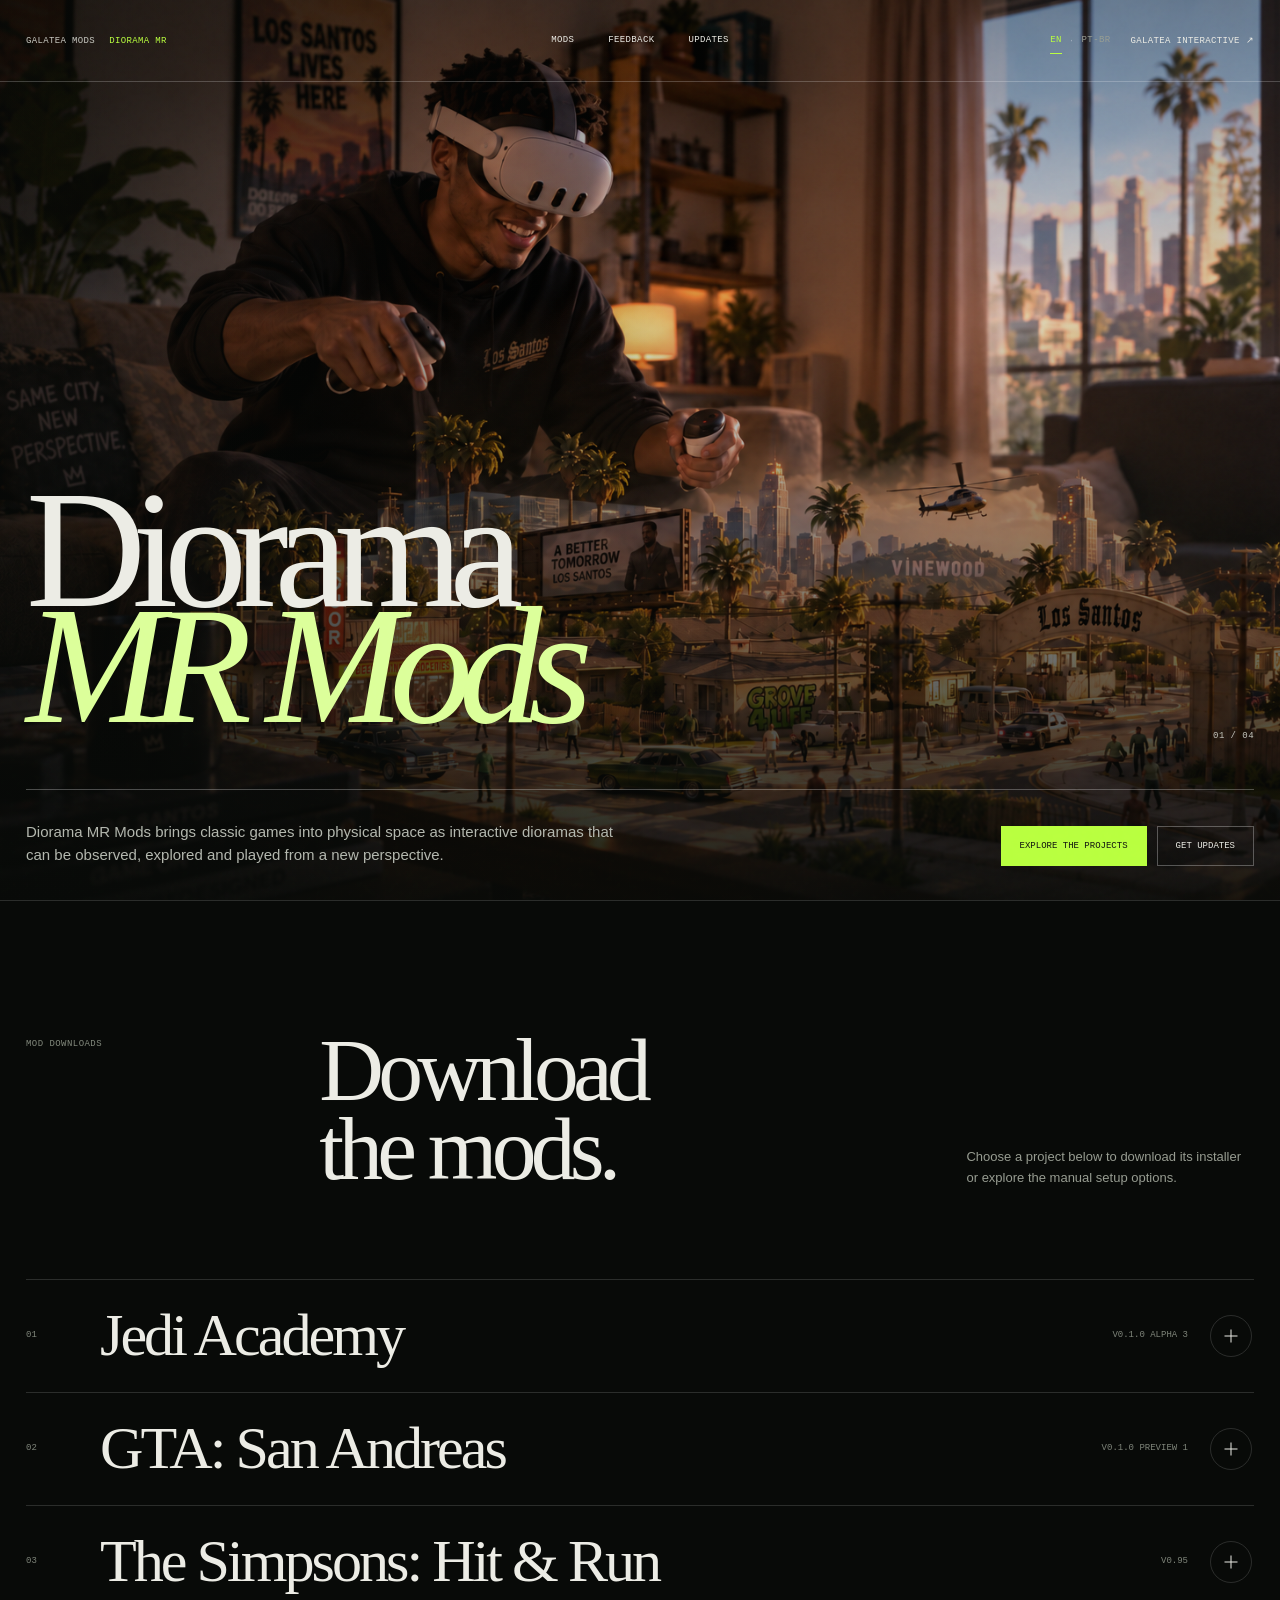
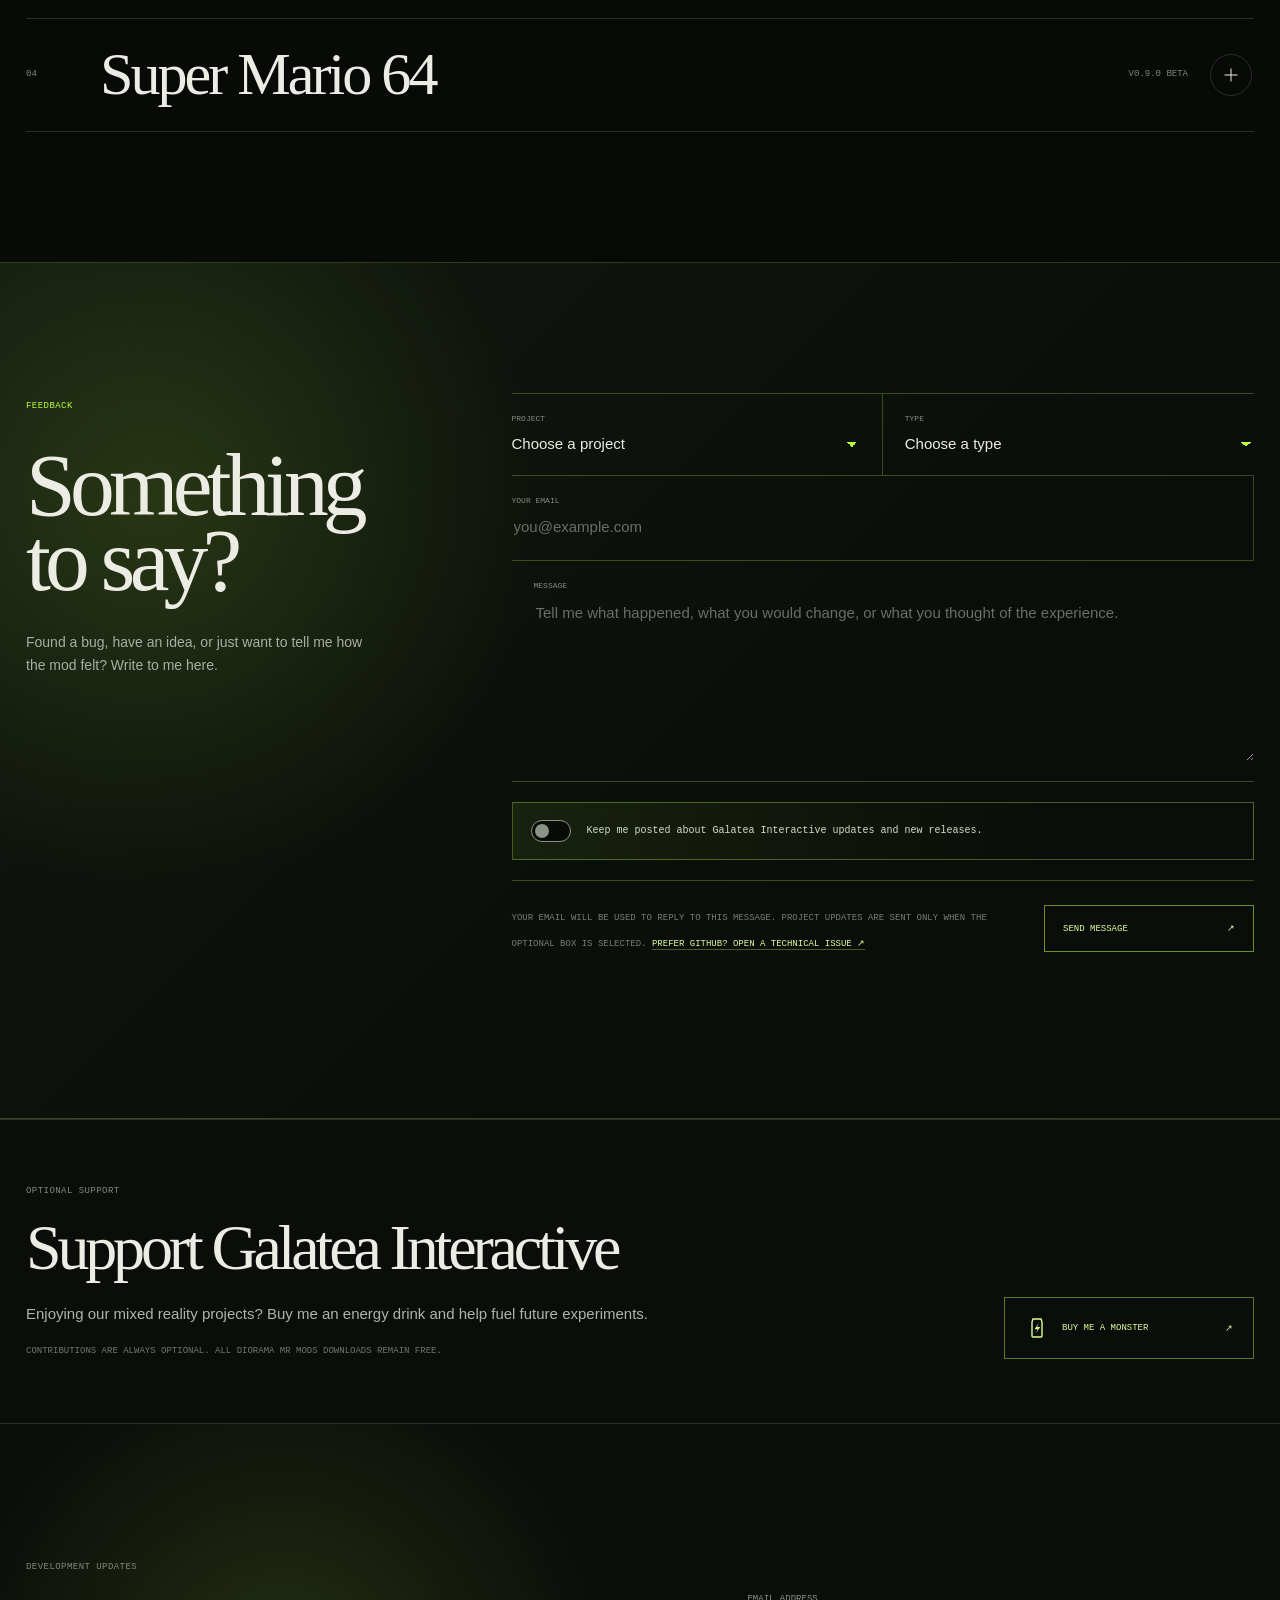
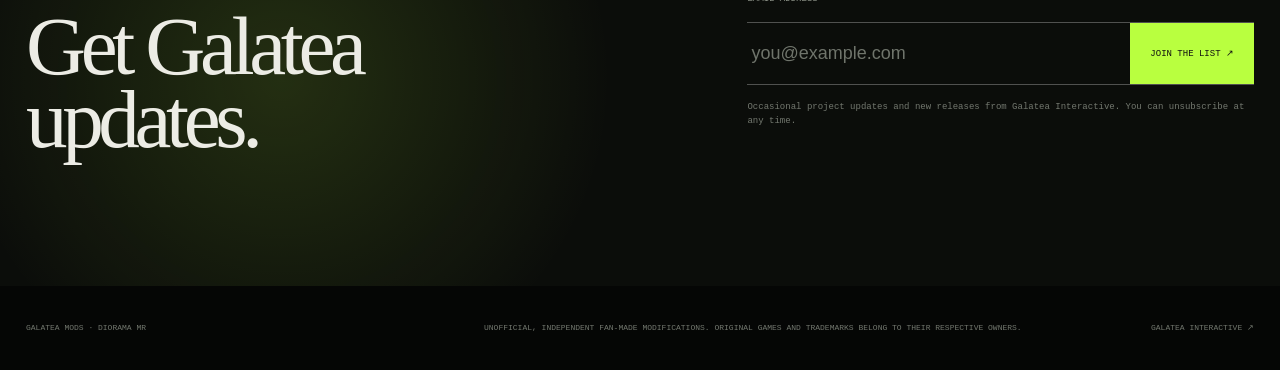
==== commit 5038c47f: "Add Portuguese site version" ====
--- a/index.html
+++ b/index.html
@@ -4,9 +4,13 @@
     <meta charset="UTF-8" />
     <meta name="viewport" content="width=device-width, initial-scale=1" />
     <meta name="description" content="Diorama MR Mods transforms familiar game worlds into spatial mixed-reality dioramas." />
-    <meta name="robots" content="noindex, nofollow, noarchive" />
+    <meta name="robots" content="index, follow" />
     <title>Diorama MR Mods — Galatea Mods</title>
-    <link rel="stylesheet" href="styles.css?v=hero-summary-size-1" />
+    <link rel="canonical" href="https://galateainteractive.github.io/diorama-mr-mods/" />
+    <link rel="alternate" hreflang="en" href="https://galateainteractive.github.io/diorama-mr-mods/" />
+    <link rel="alternate" hreflang="pt-BR" href="https://galateainteractive.github.io/diorama-mr-mods/pt-br/" />
+    <link rel="alternate" hreflang="x-default" href="https://galateainteractive.github.io/diorama-mr-mods/" />
+    <link rel="stylesheet" href="styles.css?v=language-switcher-1" />
   </head>
   <body>
     <div class="grain" aria-hidden="true"></div>
@@ -21,7 +25,14 @@
         <a href="#feedback">Feedback</a>
         <a href="#updates">Updates</a>
       </nav>
-      <a class="back-link" href="https://www.instagram.com/galateainteractive/" target="_blank" rel="noopener noreferrer">Galatea Interactive ↗</a>
+      <div class="header-actions">
+        <div class="language-switcher" aria-label="Language">
+          <a class="is-active" href="./" lang="en" aria-current="page">EN</a>
+          <span aria-hidden="true">·</span>
+          <a href="pt-br/" lang="pt-BR">PT-BR</a>
+        </div>
+        <a class="back-link" href="https://www.instagram.com/galateainteractive/" target="_blank" rel="noopener noreferrer">Galatea Interactive ↗</a>
+      </div>
     </header>
 
     <main>
@@ -442,6 +453,6 @@
       <a href="https://www.instagram.com/galateainteractive/" target="_blank" rel="noopener noreferrer">Galatea Interactive ↗</a>
     </footer>
 
-    <script src="script.js?v=forms-live-1"></script>
+    <script src="script.js?v=languages-1"></script>
   </body>
 </html>
--- a/styles.css
+++ b/styles.css
@@ -47,9 +47,12 @@
 .brand span{color:#c8c9c2}
 .brand strong{color:var(--acid);font-weight:400}
 .site-header nav{display:flex;gap:34px}
-.site-header nav a,.back-link{padding-block:8px;border-bottom:1px solid transparent;transition:.25s}
-.site-header nav a:hover,.back-link:hover{color:var(--acid);border-color:currentColor}
-.back-link{justify-self:end}
+.site-header nav a,.back-link,.language-switcher a{padding-block:8px;border-bottom:1px solid transparent;transition:.25s}
+.site-header nav a:hover,.back-link:hover,.language-switcher a:hover{color:var(--acid);border-color:currentColor}
+.header-actions{display:flex;align-items:center;justify-self:end;gap:20px}
+.language-switcher{display:flex;align-items:center;gap:7px;color:#989d93}
+.language-switcher .is-active{color:var(--acid);border-color:currentColor}
+.language-switcher span{color:#ffffff55}
 .hero{
   position:relative;
   min-height:100svh;
@@ -298,7 +301,7 @@
 
 @media(max-width:800px){
   .site-header{grid-template-columns:1fr auto;min-height:72px;padding-inline:16px}
-  .site-header nav{display:none}.back-link{font-size:7px}.brand{gap:8px}
+  .site-header nav{display:none}.header-actions{gap:12px}.back-link{font-size:7px}.language-switcher{gap:5px}.brand{gap:8px}
   .hero-copy{padding:120px 16px 24px}
   .hero h1{font-size:22vw}
   .hero-bottom{grid-template-columns:1fr;margin-top:46px}
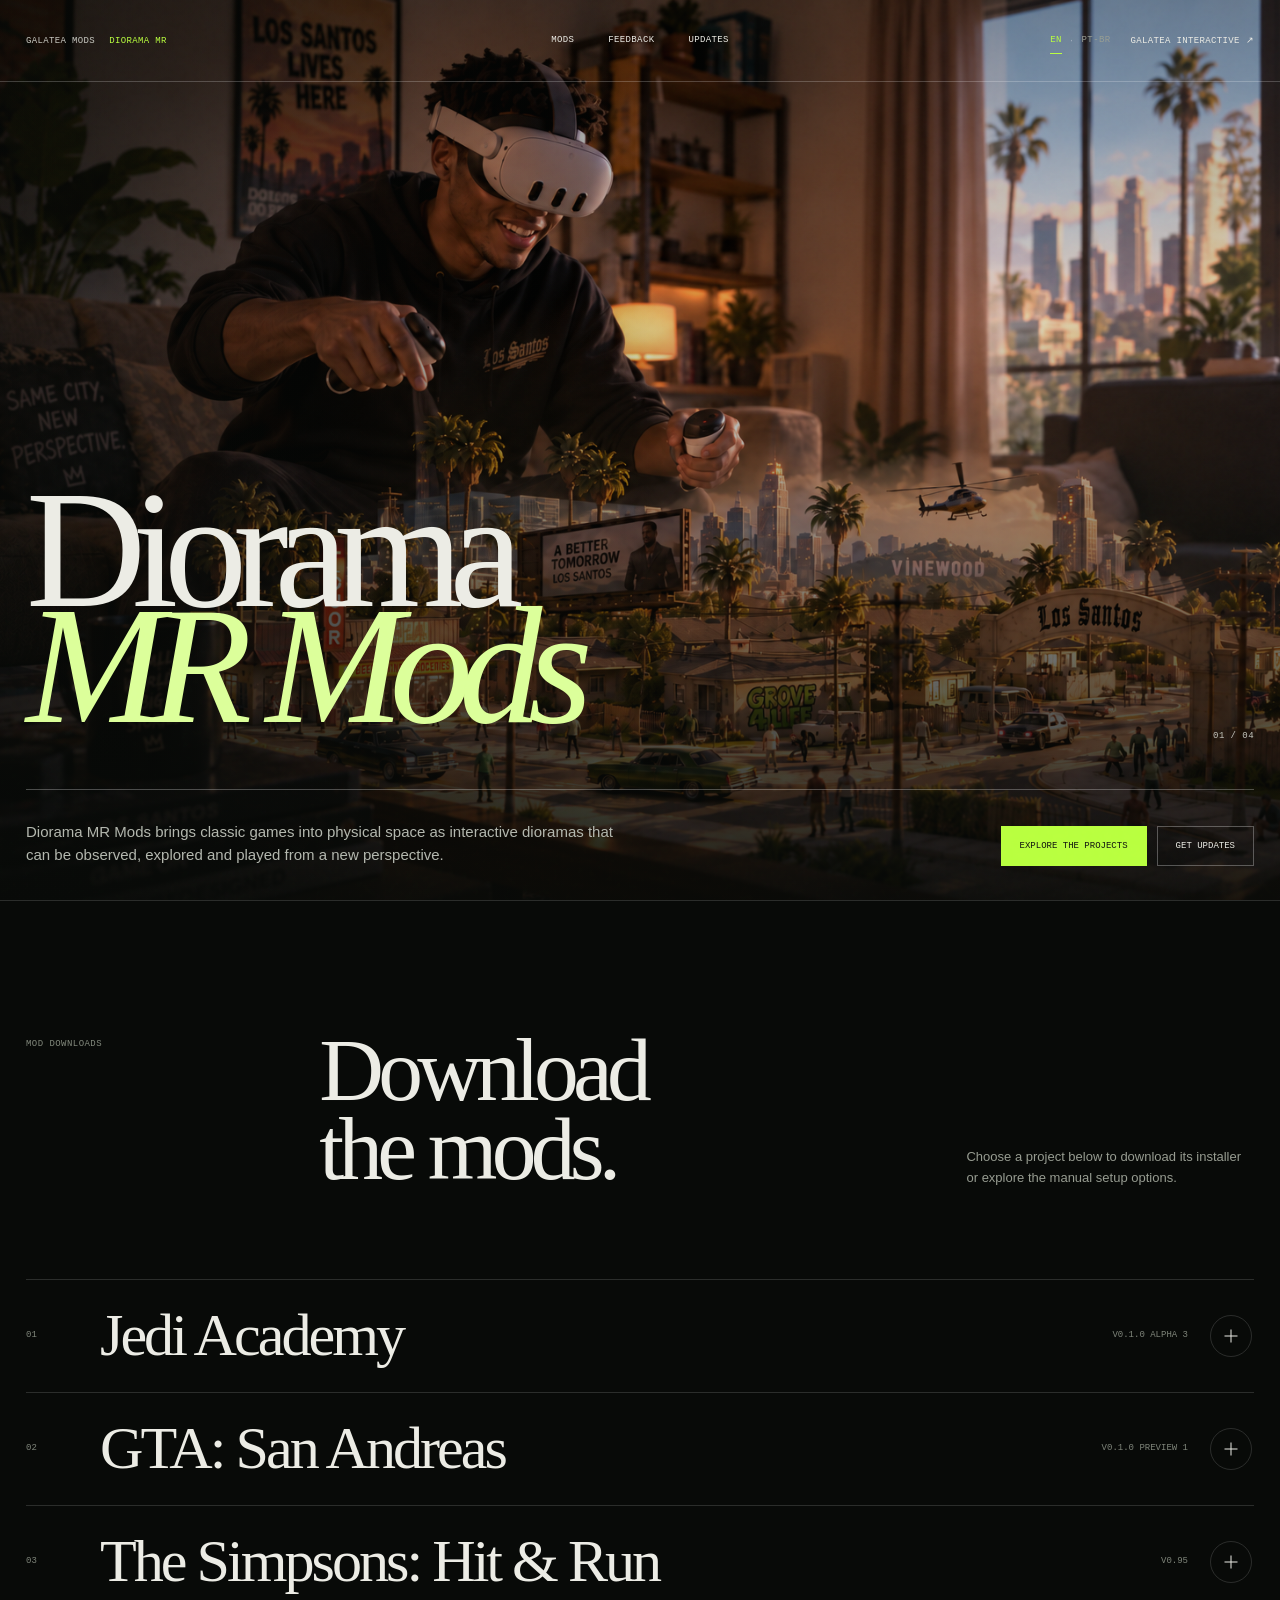
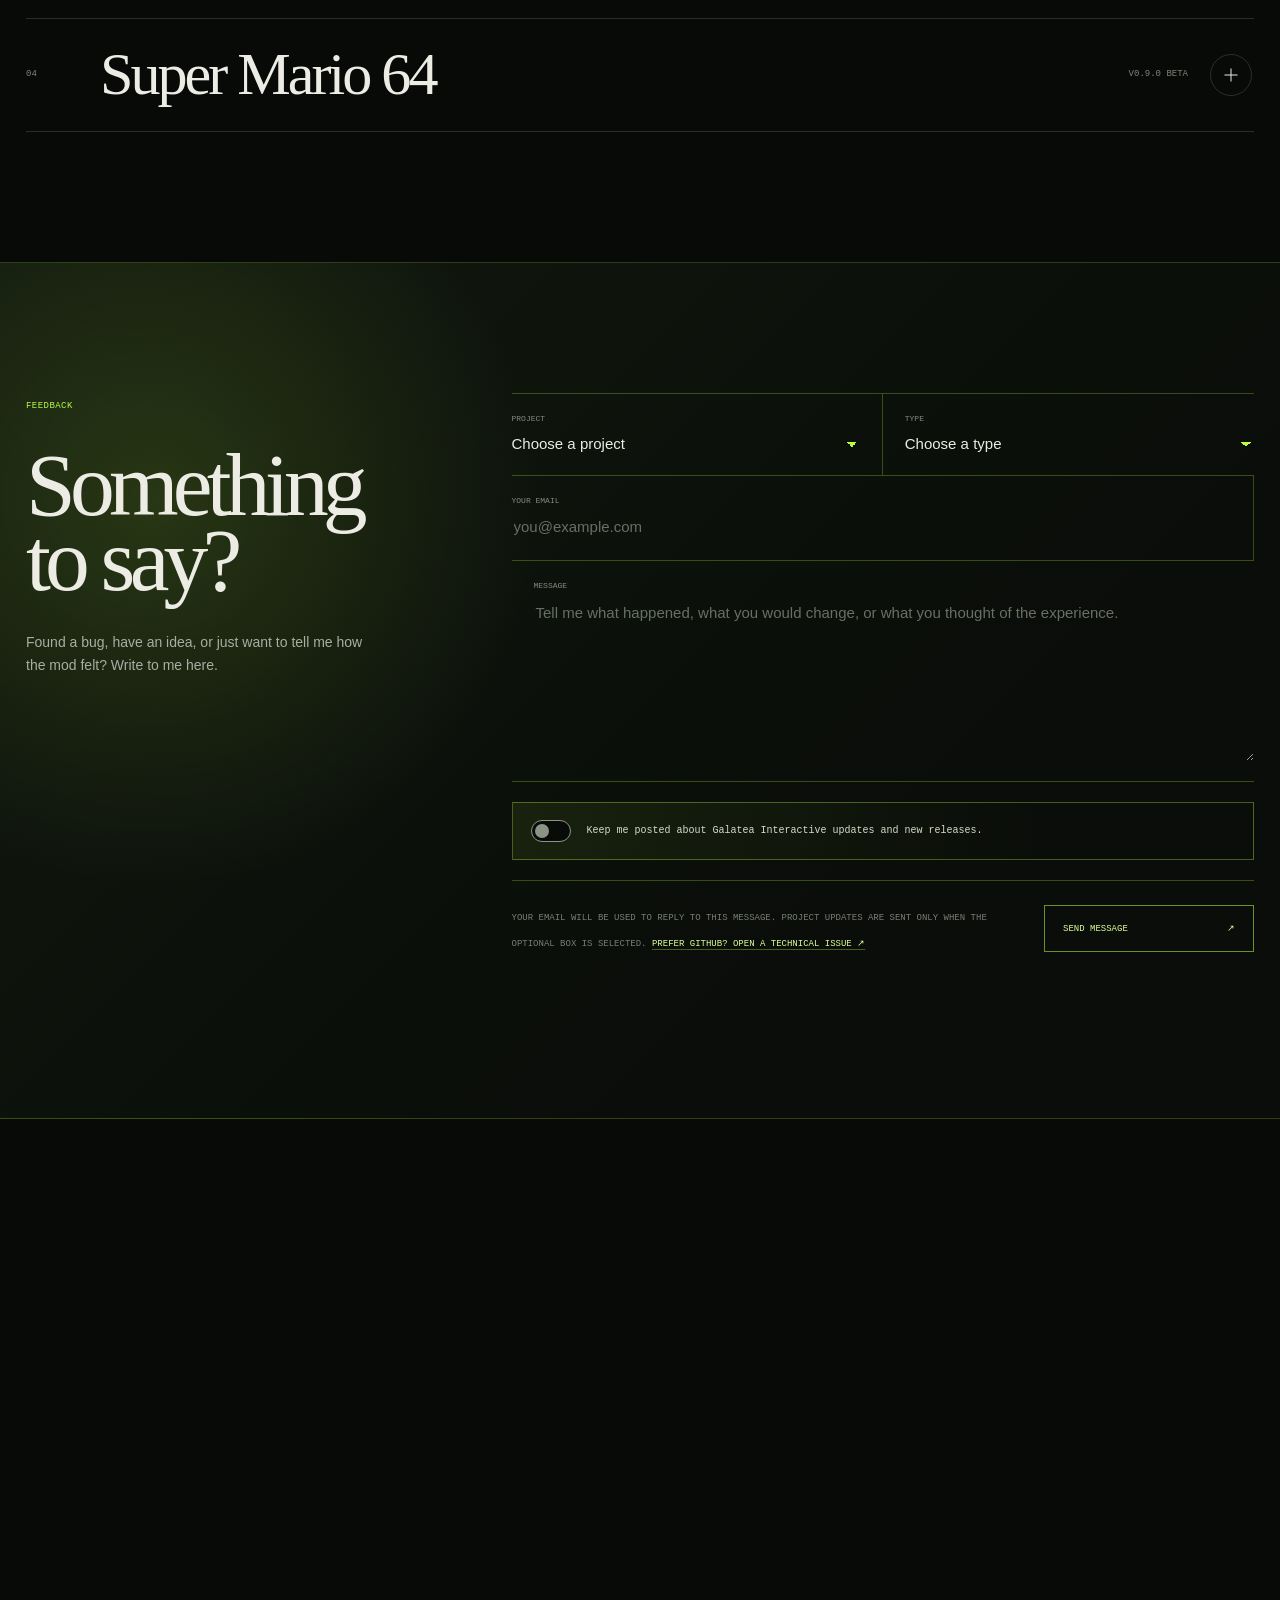
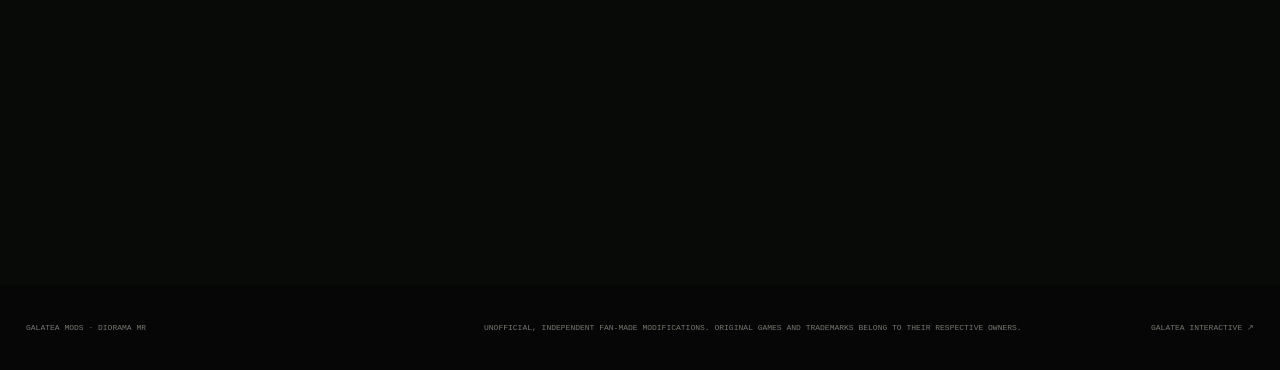
==== commit 90a83942: "Update Simpsons credits" ====
--- a/index.html
+++ b/index.html
@@ -255,7 +255,7 @@
                 <details class="project-more">
                   <summary>Credits and legal notice <span>+</span></summary>
                   <div>
-                    <p>Built on community work by <a href="https://github.com/kote2345/The-Simpsons-Hit-and-Run-VR" target="_blank" rel="noopener noreferrer">kote2345</a>, <a href="https://github.com/Carlox33/The-Simpsons-Hit-and-Run-Android" target="_blank" rel="noopener noreferrer">Carlox33</a>, <a href="https://github.com/ZenoArrows/The-Simpsons-Hit-and-Run" target="_blank" rel="noopener noreferrer">ZenoArrows</a> and <a href="https://github.com/Svxy/The-Simpsons-Hit-and-Run" target="_blank" rel="noopener noreferrer">Svxy</a>.</p>
+                    <p>Built on community work by <a href="https://github.com/kote2345/The-Simpsons-Hit-and-Run-VR" target="_blank" rel="noopener noreferrer">kote2345</a>, <a href="https://github.com/Carlox33/The-Simpsons-Hit-and-Run-Android" target="_blank" rel="noopener noreferrer">Carlox33</a> and <a href="https://github.com/ZenoArrows/The-Simpsons-Hit-and-Run" target="_blank" rel="noopener noreferrer">ZenoArrows</a>.</p>
                     <p>Unofficial fan-made adaptation. Not affiliated with Radical Entertainment, the original publishers, Meta, The Simpsons rights holders or upstream port authors. Do not redistribute original copyrighted game assets.</p>
                   </div>
                 </details>
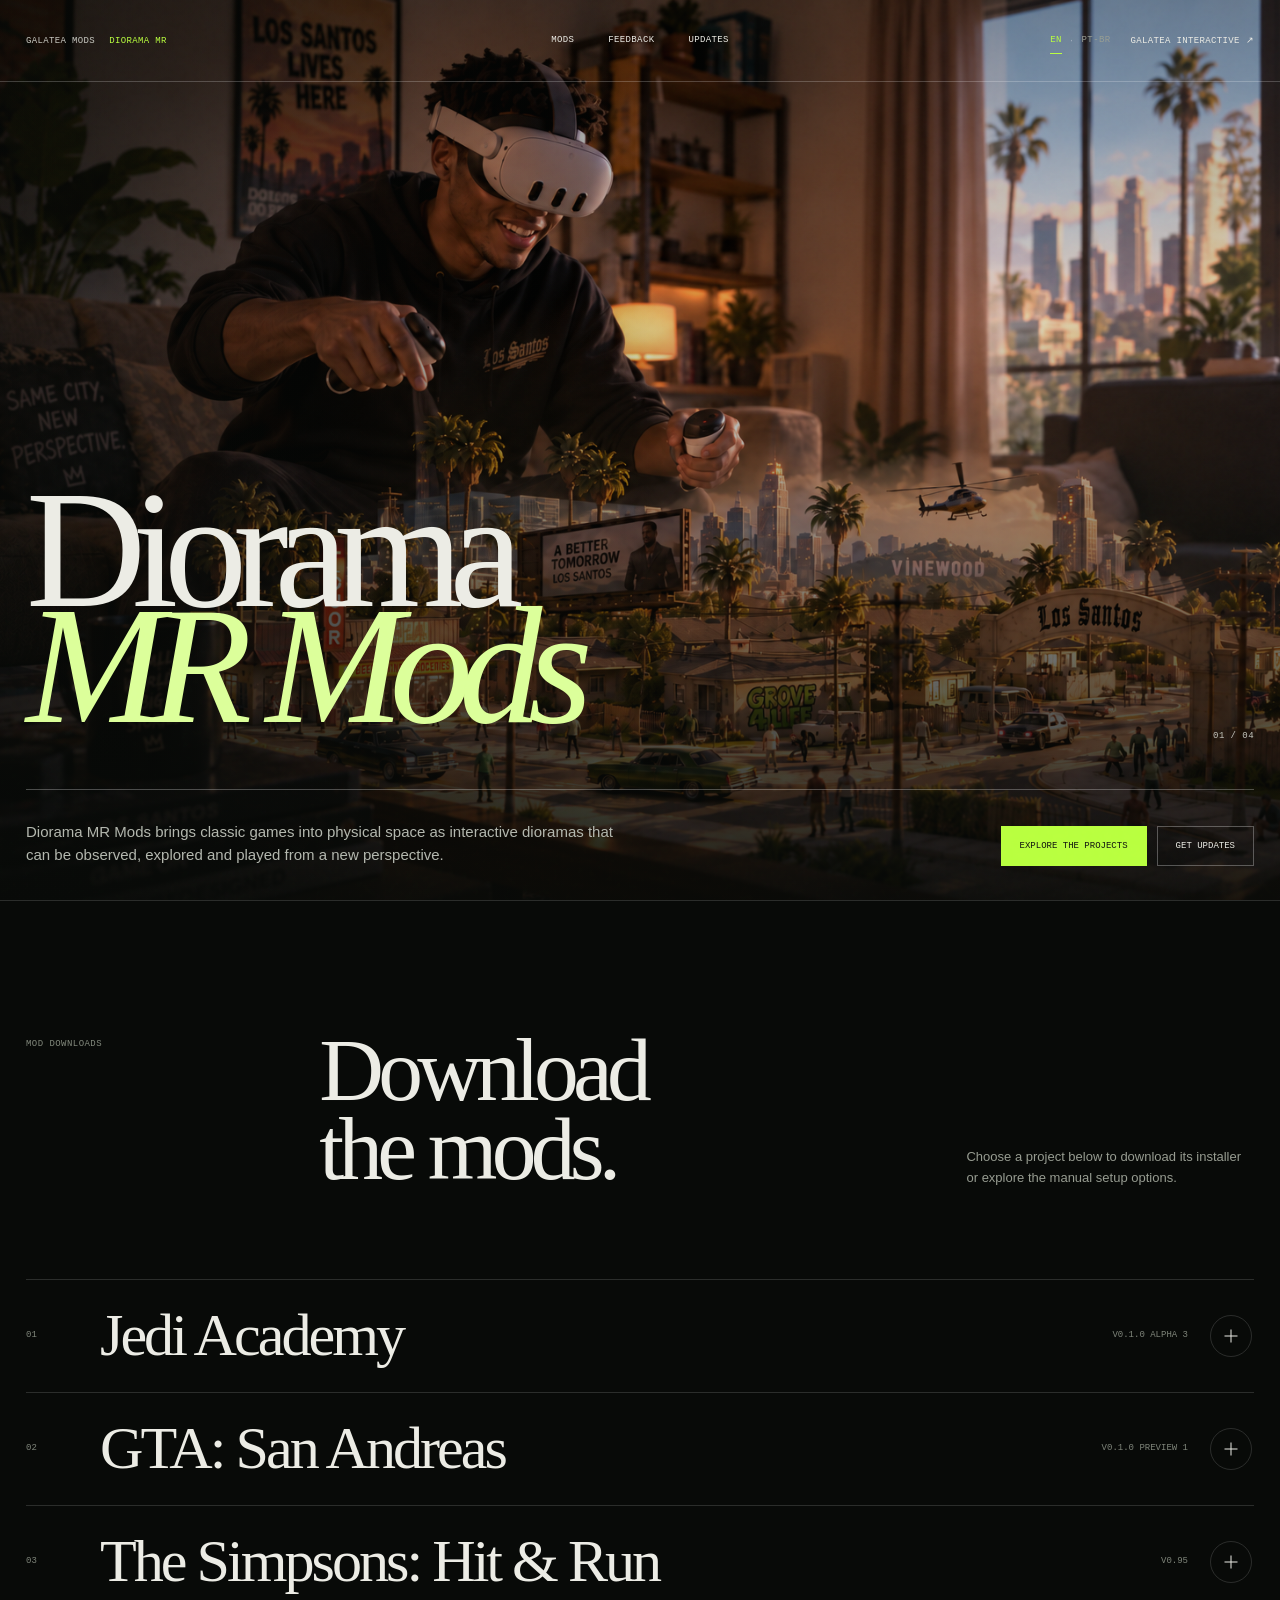
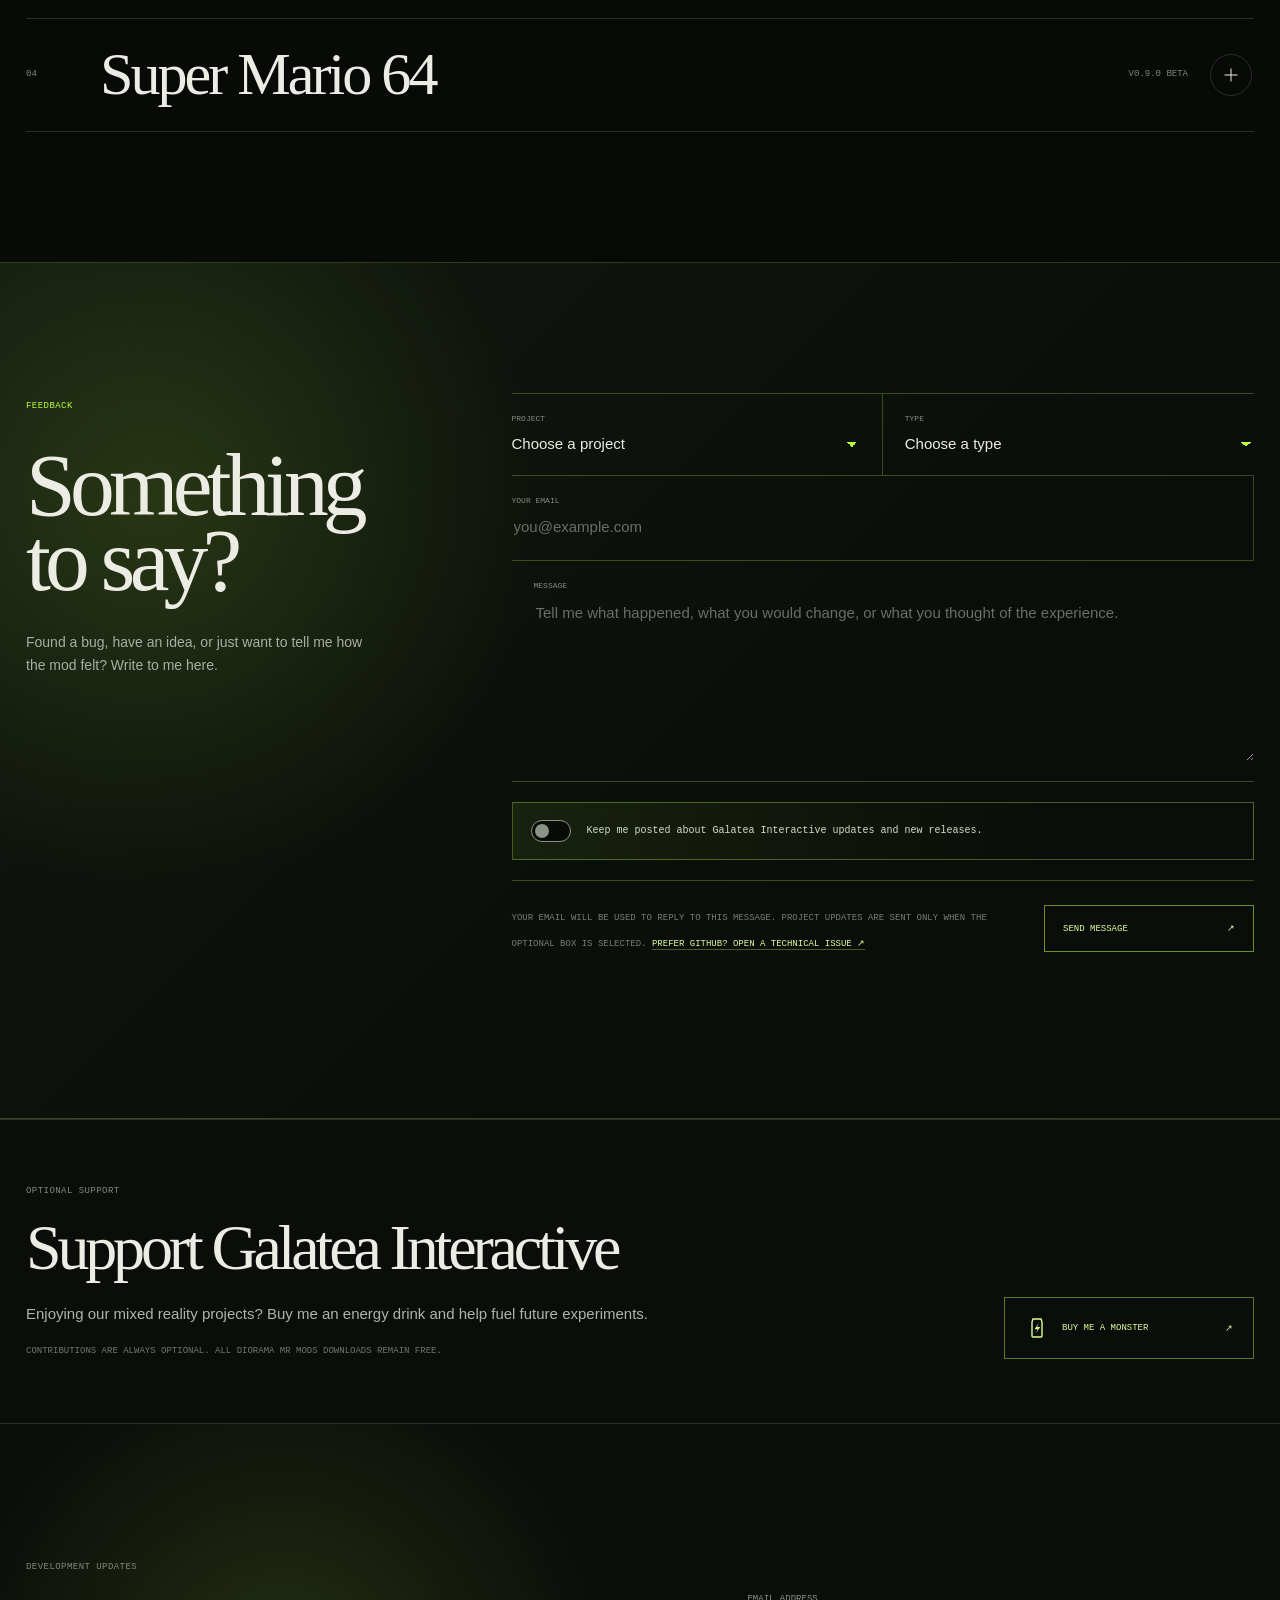
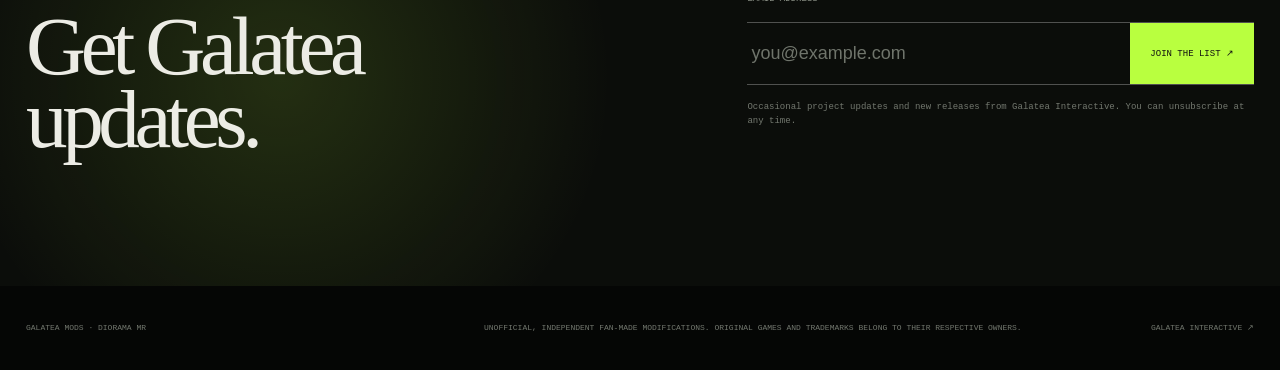
==== commit 5ed6f18e: "Link public mod repositories" ====
--- a/index.html
+++ b/index.html
@@ -86,7 +86,7 @@
                     <p>For a manual setup, install the APK with ADB or SideQuest and transfer your legally obtained game files separately.</p>
                     <div class="project-actions" aria-label="Other downloads for Jedi Academy">
                       <a data-release-asset="apk" href="https://github.com/galateainteractive/Diorama-MR-Mods-Releases/releases/download/jedi-academy-v0.1.0-alpha.3/JKXR-Diorama-MR-0.1.0-alpha.3.apk" target="_blank" rel="noopener noreferrer">Download APK <span>Manual installation ↗</span></a>
-                      <a data-release-asset="source" href="https://github.com/galateainteractive/Diorama-MR-Mods-Releases/releases/download/jedi-academy-v0.1.0-alpha.3/JKXR-Diorama-MR-0.1.0-alpha.3-source.zip" target="_blank" rel="noopener noreferrer">Download source package <span>GPL-2.0 ZIP ↗</span></a>
+                      <a href="https://github.com/galateainteractive/JKXR-Diorama-MR" target="_blank" rel="noopener noreferrer">View project on GitHub <span>Source and documentation ↗</span></a>
                       <a data-release-asset="checksum" href="https://github.com/galateainteractive/Diorama-MR-Mods-Releases/releases/download/jedi-academy-v0.1.0-alpha.3/SHA256SUMS.txt" target="_blank" rel="noopener noreferrer">Verify download <span>SHA-256 checksums ↗</span></a>
                       <a data-release-page href="https://github.com/galateainteractive/Diorama-MR-Mods-Releases/releases/tag/jedi-academy-v0.1.0-alpha.3" target="_blank" rel="noopener noreferrer">Release details <span>GitHub ↗</span></a>
                     </div>
@@ -153,6 +153,7 @@
                   <div>
                     <p>A prebuilt APK is not provided because the Quest package must be created locally from files supplied by the game owner.</p>
                     <div class="project-actions" aria-label="Other downloads for GTA San Andreas">
+                      <a href="https://github.com/galateainteractive/gta-sa-diorama-mr-quest" target="_blank" rel="noopener noreferrer">View project on GitHub <span>Source and documentation ↗</span></a>
                       <a data-release-asset="checksum" href="https://github.com/galateainteractive/Diorama-MR-Mods-Releases/releases/download/gta-sa-diorama-mr-v0.1.0-preview.1/SHA256SUMS-v0.1.0-preview.1.txt" target="_blank" rel="noopener noreferrer">Verify download <span>SHA-256 checksums ↗</span></a>
                       <a data-release-page href="https://github.com/galateainteractive/Diorama-MR-Mods-Releases/releases/tag/gta-sa-diorama-mr-v0.1.0-preview.1" target="_blank" rel="noopener noreferrer">Release details <span>GitHub ↗</span></a>
                     </div>
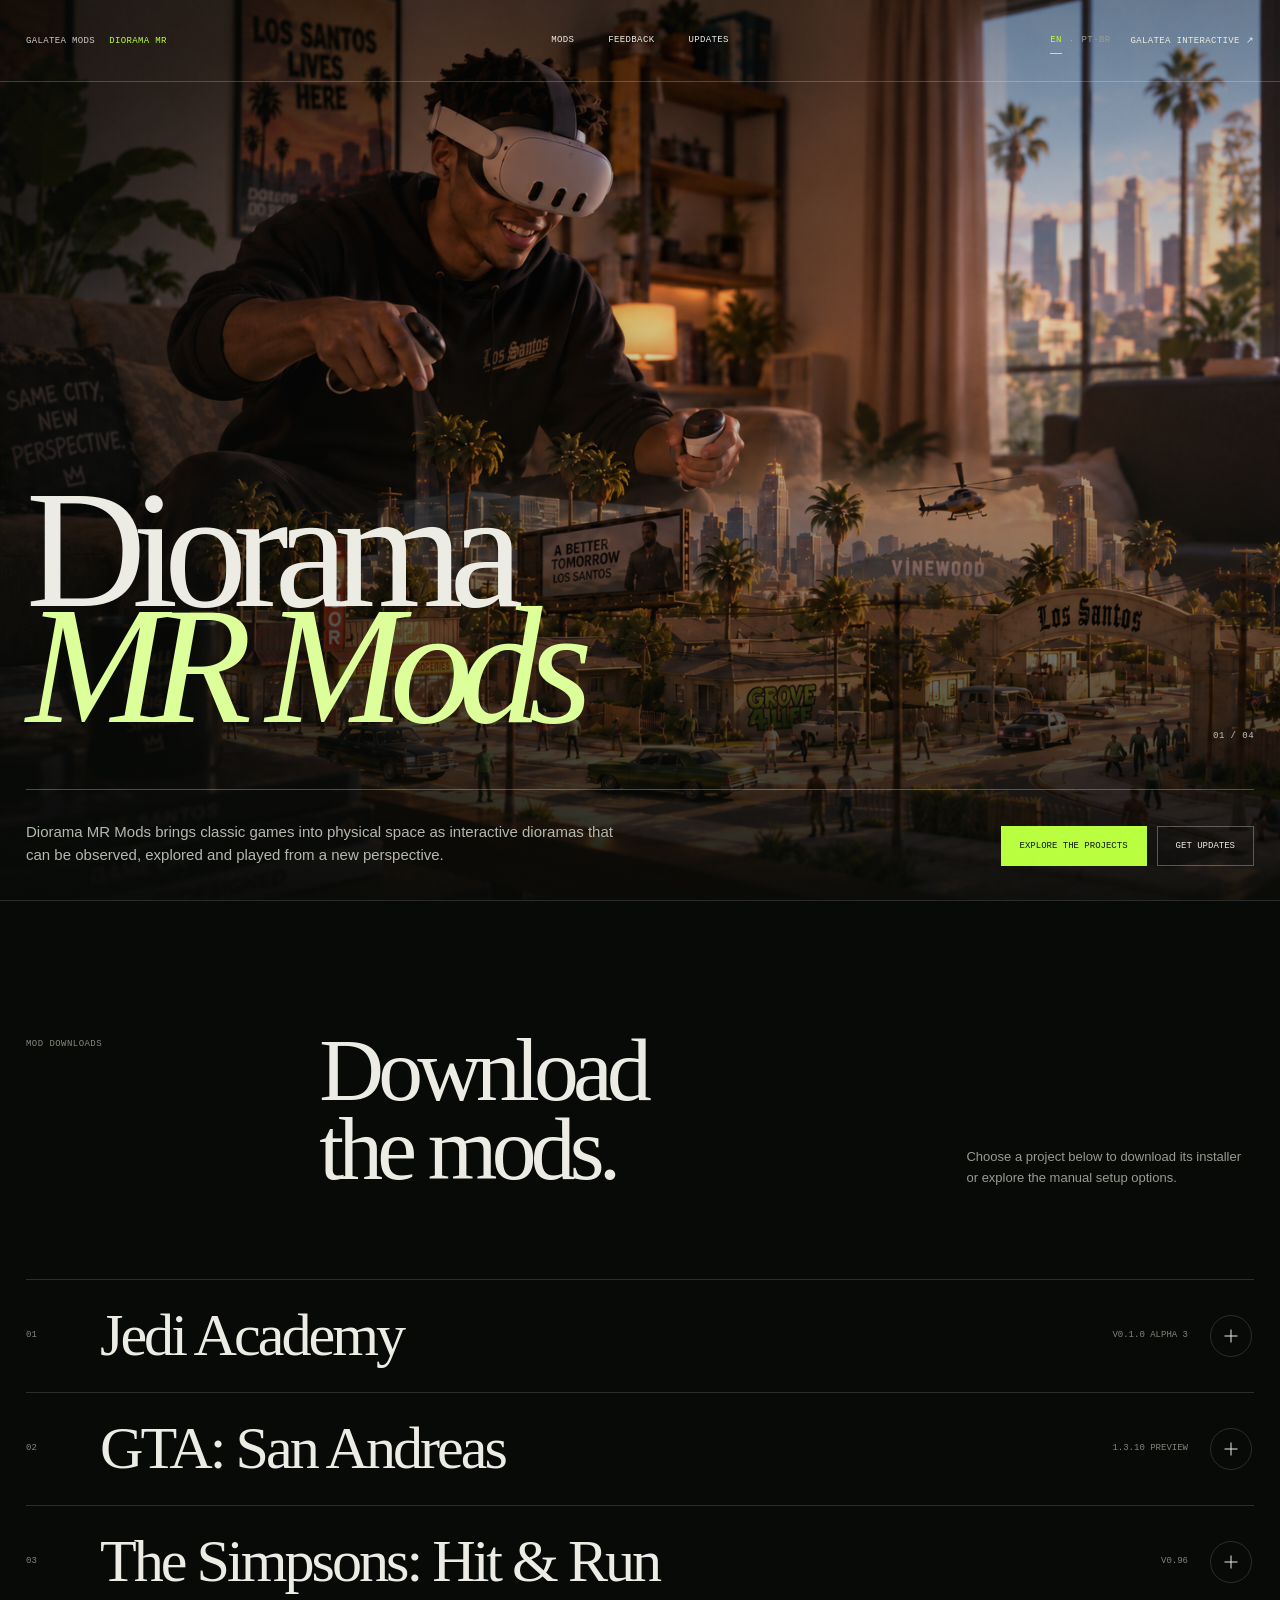
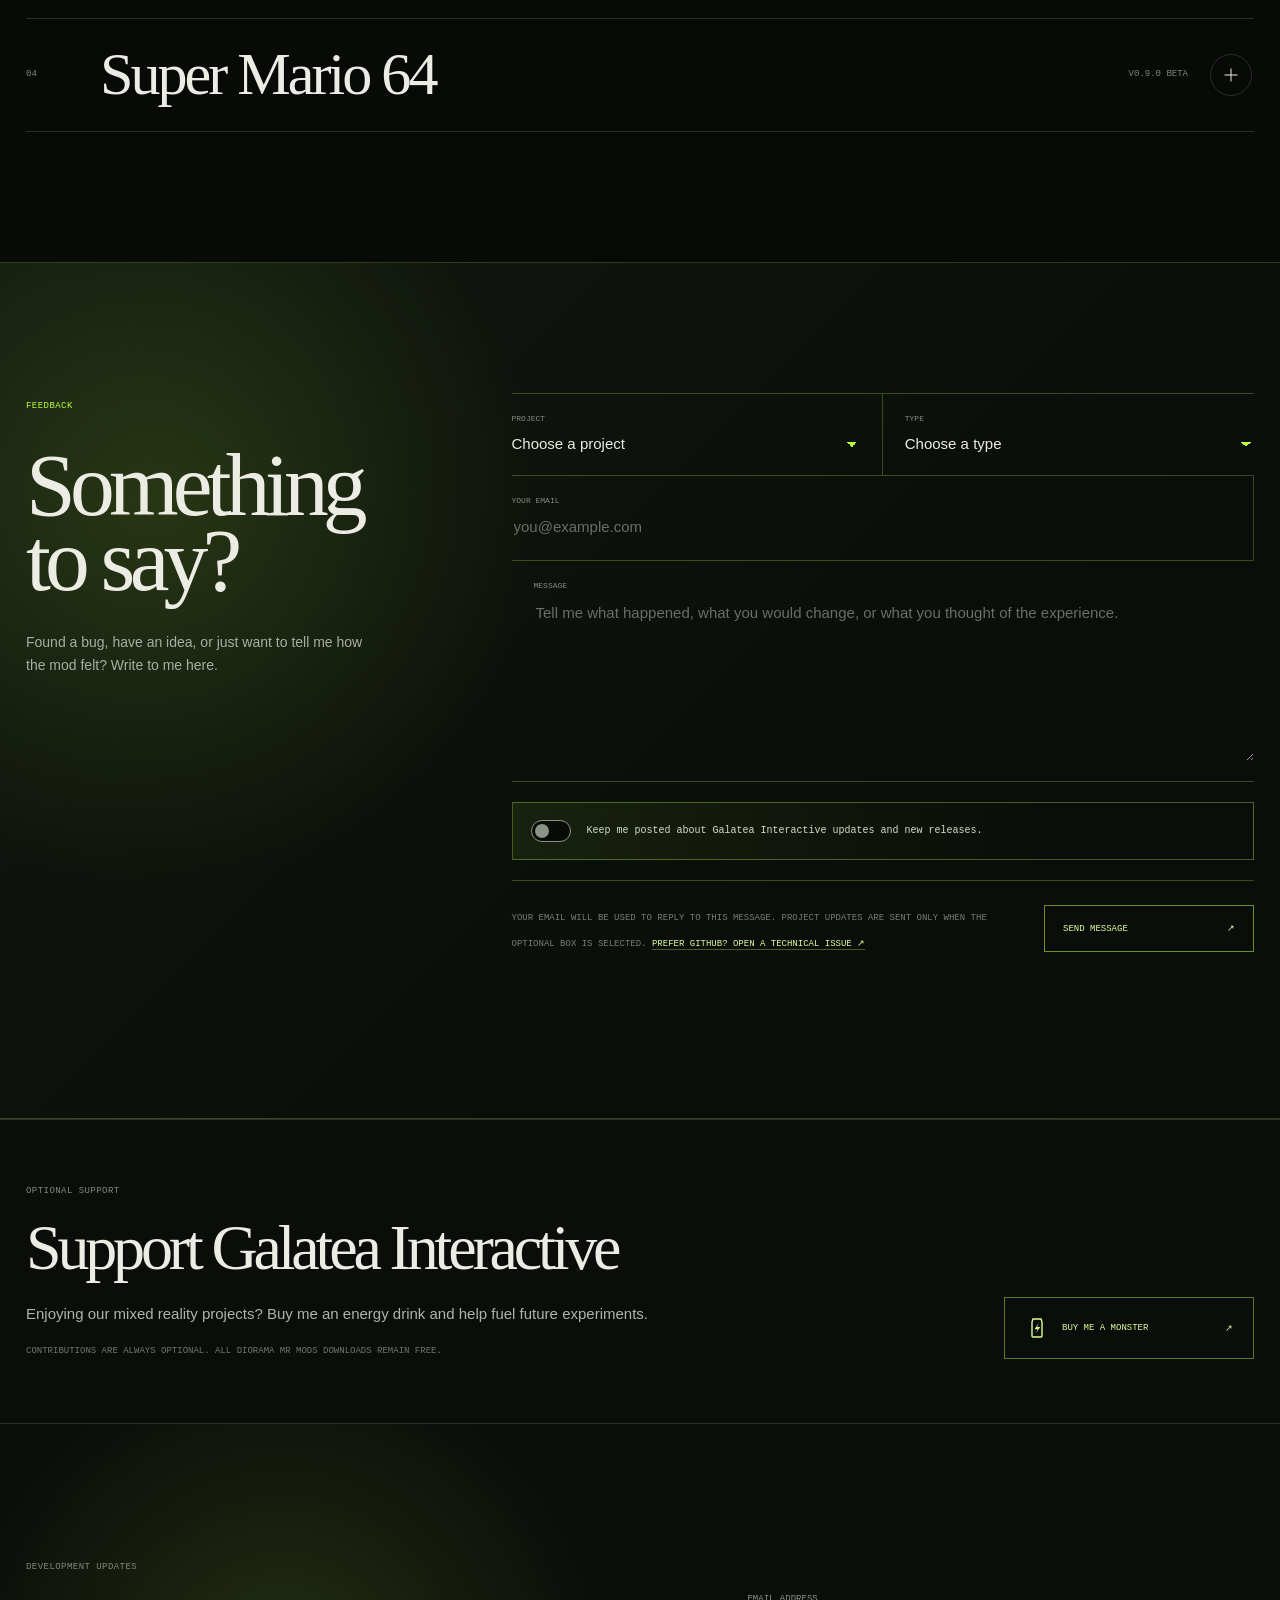
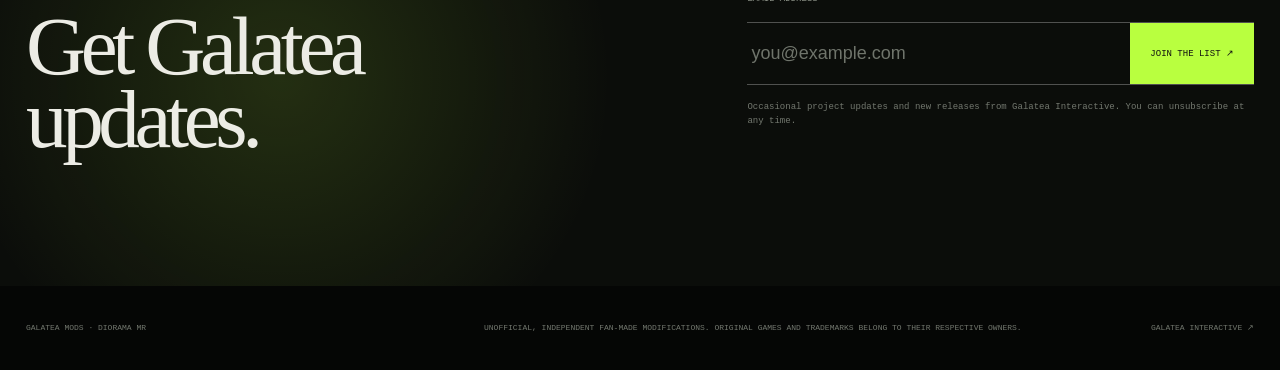
==== commit e1c260e3: "Sync downloads with project releases" ====
--- a/index.html
+++ b/index.html
@@ -62,7 +62,7 @@
         </header>
 
         <div class="project-list">
-          <details class="project-card reveal" name="mods" data-release-prefix="jedi-academy-" data-release-name="Jedi Academy Diorama MR">
+          <details class="project-card reveal" name="mods" data-release-repo="galateainteractive/JKXR-Diorama-MR" data-release-prefix="v" data-release-name="JKXR Diorama MR">
             <summary>
               <span class="project-number">01</span>
               <span class="project-title"><strong>Jedi Academy</strong></span>
@@ -77,7 +77,7 @@
                 <section class="easy-install" aria-labelledby="jedi-install-title">
                   <div><span>Recommended</span><h4 id="jedi-install-title">Easy installation</h4></div>
                   <p>The installer finds your Jedi Academy files, checks them, installs the Quest app and transfers the required game data.</p>
-                  <a class="primary-download" data-release-asset="installer" href="https://github.com/galateainteractive/Diorama-MR-Mods-Releases/releases/download/jedi-academy-v0.1.0-alpha.3/JKXR-Diorama-MR-0.1.0-alpha.3-Installer.exe" target="_blank" rel="noopener noreferrer">Download installer <span data-release-version>v0.1.0 alpha 3 ↗</span></a>
+                  <a class="primary-download" data-release-asset="installer" href="https://github.com/galateainteractive/JKXR-Diorama-MR/releases/download/v0.1.0-alpha.3/JKXR-Diorama-MR-0.1.0-alpha.3-Installer.exe" target="_blank" rel="noopener noreferrer">Download installer <span data-release-version>v0.1.0 alpha 3 ↗</span></a>
                 </section>
                 <p class="standalone-note"><strong>Runs natively on Meta Quest.</strong> A Windows PC and USB connection are only required for installation.</p>
                 <details class="download-options">
@@ -85,10 +85,10 @@
                   <div>
                     <p>For a manual setup, install the APK with ADB or SideQuest and transfer your legally obtained game files separately.</p>
                     <div class="project-actions" aria-label="Other downloads for Jedi Academy">
-                      <a data-release-asset="apk" href="https://github.com/galateainteractive/Diorama-MR-Mods-Releases/releases/download/jedi-academy-v0.1.0-alpha.3/JKXR-Diorama-MR-0.1.0-alpha.3.apk" target="_blank" rel="noopener noreferrer">Download APK <span>Manual installation ↗</span></a>
+                      <a data-release-asset="apk" href="https://github.com/galateainteractive/JKXR-Diorama-MR/releases/download/v0.1.0-alpha.3/JKXR-Diorama-MR-0.1.0-alpha.3.apk" target="_blank" rel="noopener noreferrer">Download APK <span>Manual installation ↗</span></a>
                       <a href="https://github.com/galateainteractive/JKXR-Diorama-MR" target="_blank" rel="noopener noreferrer">View project on GitHub <span>Source and documentation ↗</span></a>
-                      <a data-release-asset="checksum" href="https://github.com/galateainteractive/Diorama-MR-Mods-Releases/releases/download/jedi-academy-v0.1.0-alpha.3/SHA256SUMS.txt" target="_blank" rel="noopener noreferrer">Verify download <span>SHA-256 checksums ↗</span></a>
-                      <a data-release-page href="https://github.com/galateainteractive/Diorama-MR-Mods-Releases/releases/tag/jedi-academy-v0.1.0-alpha.3" target="_blank" rel="noopener noreferrer">Release details <span>GitHub ↗</span></a>
+                      <a data-release-asset="checksum" href="https://github.com/galateainteractive/JKXR-Diorama-MR/releases/download/v0.1.0-alpha.3/SHA256SUMS.txt" target="_blank" rel="noopener noreferrer">Verify download <span>SHA-256 checksums ↗</span></a>
+                      <a data-release-page href="https://github.com/galateainteractive/JKXR-Diorama-MR/releases/tag/v0.1.0-alpha.3" target="_blank" rel="noopener noreferrer">Release details <span>GitHub ↗</span></a>
                     </div>
                   </div>
                 </details>
@@ -130,22 +130,22 @@
             </div>
           </details>
 
-          <details class="project-card reveal" name="mods" data-release-prefix="gta-sa-diorama-mr-" data-release-name="GTA San Andreas Diorama MR">
+          <details class="project-card reveal" name="mods" data-release-repo="galateainteractive/gta-sa-diorama-mr-quest" data-release-prefix="gta-installer-v" data-release-name="GTA San Andreas Diorama MR Installer">
             <summary>
               <span class="project-number">02</span>
               <span class="project-title"><strong>GTA: San Andreas</strong></span>
-              <span class="project-status">v0.1.0 preview 1</span>
+              <span class="project-status">1.3.10 preview</span>
               <span class="project-toggle" aria-hidden="true"></span>
             </summary>
             <div class="project-body">
               <figure><img src="assets/project-02.png" alt="A city and its streets presented as a mixed-reality diorama" /></figure>
               <div class="project-info">
-                <div class="release-meta"><span>v0.1.0 preview 1</span><span>Quest 3S tested</span><span>Public preview</span></div>
+                <div class="release-meta"><span>1.3.10 preview</span><span>Quest 3S tested</span><span>Public preview</span></div>
                 <p class="release-note">Requires your own legally purchased Google Play copy of GTA San Andreas for Android 2.11.311 (ARM64 complete split APK set) and the supported PS2-style audio archive. Game data and a prebuilt modified APK are not included.</p>
                 <section class="easy-install" aria-labelledby="gta-install-title">
                   <div><span>Recommended</span><h4 id="gta-install-title">Easy installation</h4></div>
                   <p>The installer checks your supplied game files, creates your personal Quest build locally and installs it on the headset.</p>
-                  <a class="primary-download" data-release-asset="installer" href="https://github.com/galateainteractive/Diorama-MR-Mods-Releases/releases/download/gta-sa-diorama-mr-v0.1.0-preview.1/GTA-SA-Diorama-MR-v0.1.0-preview.1-Installer.exe" target="_blank" rel="noopener noreferrer">Download installer <span data-release-version>Preview 1 ↗</span></a>
+                  <a class="primary-download" data-release-asset="installer" href="https://github.com/galateainteractive/gta-sa-diorama-mr-quest/releases/download/gta-installer-v1.3.10/GTA-SA-Diorama-MR-Installer.exe" target="_blank" rel="noopener noreferrer">Download installer <span data-release-version>1.3.10 preview ↗</span></a>
                 </section>
                 <p class="standalone-note"><strong>Runs natively on Meta Quest.</strong> A Windows PC, USB connection and internet access are only required for the initial build and installation.</p>
                 <details class="download-options">
@@ -154,8 +154,8 @@
                     <p>A prebuilt APK is not provided because the Quest package must be created locally from files supplied by the game owner.</p>
                     <div class="project-actions" aria-label="Other downloads for GTA San Andreas">
                       <a href="https://github.com/galateainteractive/gta-sa-diorama-mr-quest" target="_blank" rel="noopener noreferrer">View project on GitHub <span>Source and documentation ↗</span></a>
-                      <a data-release-asset="checksum" href="https://github.com/galateainteractive/Diorama-MR-Mods-Releases/releases/download/gta-sa-diorama-mr-v0.1.0-preview.1/SHA256SUMS-v0.1.0-preview.1.txt" target="_blank" rel="noopener noreferrer">Verify download <span>SHA-256 checksums ↗</span></a>
-                      <a data-release-page href="https://github.com/galateainteractive/Diorama-MR-Mods-Releases/releases/tag/gta-sa-diorama-mr-v0.1.0-preview.1" target="_blank" rel="noopener noreferrer">Release details <span>GitHub ↗</span></a>
+                      <a data-release-asset="checksum" href="https://github.com/galateainteractive/gta-sa-diorama-mr-quest/releases/download/gta-installer-v1.3.10/GTA-SA-Diorama-MR-Installer.exe.sha256" target="_blank" rel="noopener noreferrer">Verify download <span>SHA-256 checksums ↗</span></a>
+                      <a data-release-page href="https://github.com/galateainteractive/gta-sa-diorama-mr-quest/releases/tag/gta-installer-v1.3.10" target="_blank" rel="noopener noreferrer">Release details <span>GitHub ↗</span></a>
                     </div>
                   </div>
                 </details>
@@ -209,22 +209,22 @@
             </div>
           </details>
 
-          <details class="project-card reveal" name="mods" data-release-prefix="simpsons-hit-and-run-" data-release-name="The Simpsons: Hit &amp; Run Diorama MR">
+          <details class="project-card reveal" name="mods" data-release-repo="galateainteractive/Diorama-MR-Mods-Releases" data-release-prefix="simpsons-hit-and-run-" data-release-name="The Simpsons: Hit &amp; Run Diorama MR">
             <summary>
               <span class="project-number">03</span>
               <span class="project-title"><strong>The Simpsons: Hit &amp; Run</strong></span>
-              <span class="project-status">v0.95</span>
+              <span class="project-status">v0.96</span>
               <span class="project-toggle" aria-hidden="true"></span>
             </summary>
             <div class="project-body">
               <figure><img src="assets/project-03.png" alt="Springfield presented as a mixed-reality diorama" /></figure>
               <div class="project-info">
-                <div class="release-meta"><span>v0.95</span><span>Meta Quest 3</span><span>Unofficial mod</span></div>
+                <div class="release-meta"><span>v0.96</span><span>Meta Quest 3</span><span>Unofficial mod</span></div>
                 <p class="release-note">A legally obtained PC copy of The Simpsons: Hit &amp; Run is required. Original game data is not included.</p>
                 <section class="easy-install" aria-labelledby="simpsons-install-title">
                   <div><span>Recommended</span><h4 id="simpsons-install-title">Easy installation</h4></div>
                   <p>The installer finds your original game folder, checks the files, installs the Quest app and transfers the required game data.</p>
-                  <a class="primary-download" data-release-asset="installer" href="https://github.com/galateainteractive/Diorama-MR-Mods-Releases/releases/download/simpsons-hit-and-run-v0.95/SimpsonsHitRun-DioramaMR-Installer-v0.95.exe" target="_blank" rel="noopener noreferrer">Download installer <span data-release-version>v0.95 ↗</span></a>
+                  <a class="primary-download" data-release-asset="installer" href="https://github.com/galateainteractive/Diorama-MR-Mods-Releases/releases/download/simpsons-hit-and-run-v0.96/SimpsonsHitRun-DioramaMR-Installer-v0.96.exe" target="_blank" rel="noopener noreferrer">Download installer <span data-release-version>v0.96 ↗</span></a>
                 </section>
                 <p class="standalone-note"><strong>Runs natively on Meta Quest.</strong> A Windows PC and USB connection are only required for installation.</p>
                 <details class="download-options">
@@ -232,9 +232,9 @@
                   <div>
                     <p>For a manual setup, install the APK with ADB or SideQuest and transfer your legally obtained game files separately.</p>
                     <div class="project-actions" aria-label="Other downloads for The Simpsons Hit and Run">
-                      <a data-release-asset="apk" href="https://github.com/galateainteractive/Diorama-MR-Mods-Releases/releases/download/simpsons-hit-and-run-v0.95/SimpsonsHitRun-DioramaMR-v0.95.apk" target="_blank" rel="noopener noreferrer">Download APK <span>Manual installation ↗</span></a>
-                      <a data-release-asset="checksum" href="https://github.com/galateainteractive/Diorama-MR-Mods-Releases/releases/download/simpsons-hit-and-run-v0.95/SHA256SUMS-v0.95.txt" target="_blank" rel="noopener noreferrer">Verify download <span>SHA-256 checksums ↗</span></a>
-                      <a data-release-page href="https://github.com/galateainteractive/Diorama-MR-Mods-Releases/releases/tag/simpsons-hit-and-run-v0.95" target="_blank" rel="noopener noreferrer">Release details <span>GitHub ↗</span></a>
+                      <a data-release-asset="apk" href="https://github.com/galateainteractive/Diorama-MR-Mods-Releases/releases/download/simpsons-hit-and-run-v0.96/SimpsonsHitRun-DioramaMR-v0.96.apk" target="_blank" rel="noopener noreferrer">Download APK <span>Manual installation ↗</span></a>
+                      <a data-release-asset="checksum" href="https://github.com/galateainteractive/Diorama-MR-Mods-Releases/releases/download/simpsons-hit-and-run-v0.96/SHA256SUMS-v0.96.txt" target="_blank" rel="noopener noreferrer">Verify download <span>SHA-256 checksums ↗</span></a>
+                      <a data-release-page href="https://github.com/galateainteractive/Diorama-MR-Mods-Releases/releases/tag/simpsons-hit-and-run-v0.96" target="_blank" rel="noopener noreferrer">Release details <span>GitHub ↗</span></a>
                     </div>
                   </div>
                 </details>
@@ -278,7 +278,7 @@
             </div>
           </details>
 
-          <details class="project-card reveal" name="mods" data-release-prefix="super-mario-64-" data-release-name="Super Mario 64 Diorama MR">
+          <details class="project-card reveal" name="mods" data-release-repo="galateainteractive/sm64coopdx-diorama-mr" data-release-prefix="v" data-release-name="SM64 Diorama MR">
             <summary>
               <span class="project-number">04</span>
               <span class="project-title"><strong>Super Mario 64</strong></span>
@@ -293,7 +293,7 @@
                 <section class="easy-install" aria-labelledby="mario-install-title">
                   <div><span>Recommended</span><h4 id="mario-install-title">Easy installation</h4></div>
                   <p>The installer checks your compatible ROM, installs the Quest app and copies the ROM to the correct location.</p>
-                  <a class="primary-download" data-release-asset="installer" href="https://github.com/galateainteractive/Diorama-MR-Mods-Releases/releases/download/super-mario-64-v0.9.0/SM64-Diorama-MR-v0.9.0-Installer.exe" target="_blank" rel="noopener noreferrer">Download installer <span data-release-version>v0.9.0 beta ↗</span></a>
+                  <a class="primary-download" data-release-asset="installer" href="https://github.com/galateainteractive/sm64coopdx-diorama-mr/releases/download/v0.9.0/SM64-Diorama-MR-v0.9.0-Installer.exe" target="_blank" rel="noopener noreferrer">Download installer <span data-release-version>v0.9.0 beta ↗</span></a>
                 </section>
                 <p class="standalone-note"><strong>Runs natively on Meta Quest.</strong> A Windows PC and USB connection are only required for installation.</p>
                 <details class="download-options">
@@ -301,10 +301,10 @@
                   <div>
                     <p>For a manual setup, install the APK with ADB or SideQuest and copy your legally obtained compatible ROM to the Quest separately.</p>
                     <div class="project-actions" aria-label="Other downloads for Super Mario 64">
-                      <a data-release-asset="apk" href="https://github.com/galateainteractive/Diorama-MR-Mods-Releases/releases/download/super-mario-64-v0.9.0/SM64-Diorama-MR-v0.9.0.apk" target="_blank" rel="noopener noreferrer">Download APK <span>Manual installation ↗</span></a>
+                      <a data-release-asset="apk" href="https://github.com/galateainteractive/sm64coopdx-diorama-mr/releases/download/v0.9.0/SM64-Diorama-MR-v0.9.0.apk" target="_blank" rel="noopener noreferrer">Download APK <span>Manual installation ↗</span></a>
                       <a href="https://github.com/galateainteractive/sm64coopdx-diorama-mr" target="_blank" rel="noopener noreferrer">View project on GitHub <span>Source and documentation ↗</span></a>
-                      <a data-release-asset="checksum" href="https://github.com/galateainteractive/Diorama-MR-Mods-Releases/releases/download/super-mario-64-v0.9.0/SHA256SUMS-v0.9.0.txt" target="_blank" rel="noopener noreferrer">Verify download <span>SHA-256 checksums ↗</span></a>
-                      <a data-release-page href="https://github.com/galateainteractive/Diorama-MR-Mods-Releases/releases/tag/super-mario-64-v0.9.0" target="_blank" rel="noopener noreferrer">Release details <span>GitHub ↗</span></a>
+                      <a data-release-asset="checksum" href="https://github.com/galateainteractive/sm64coopdx-diorama-mr/releases/download/v0.9.0/SHA256SUMS-v0.9.0.txt" target="_blank" rel="noopener noreferrer">Verify download <span>SHA-256 checksums ↗</span></a>
+                      <a data-release-page href="https://github.com/galateainteractive/sm64coopdx-diorama-mr/releases/tag/v0.9.0" target="_blank" rel="noopener noreferrer">Release details <span>GitHub ↗</span></a>
                     </div>
                   </div>
                 </details>
@@ -454,6 +454,6 @@
       <a href="https://www.instagram.com/galateainteractive/" target="_blank" rel="noopener noreferrer">Galatea Interactive ↗</a>
     </footer>
 
-    <script src="script.js?v=languages-1"></script>
+    <script src="script.js?v=release-sync-2"></script>
   </body>
 </html>
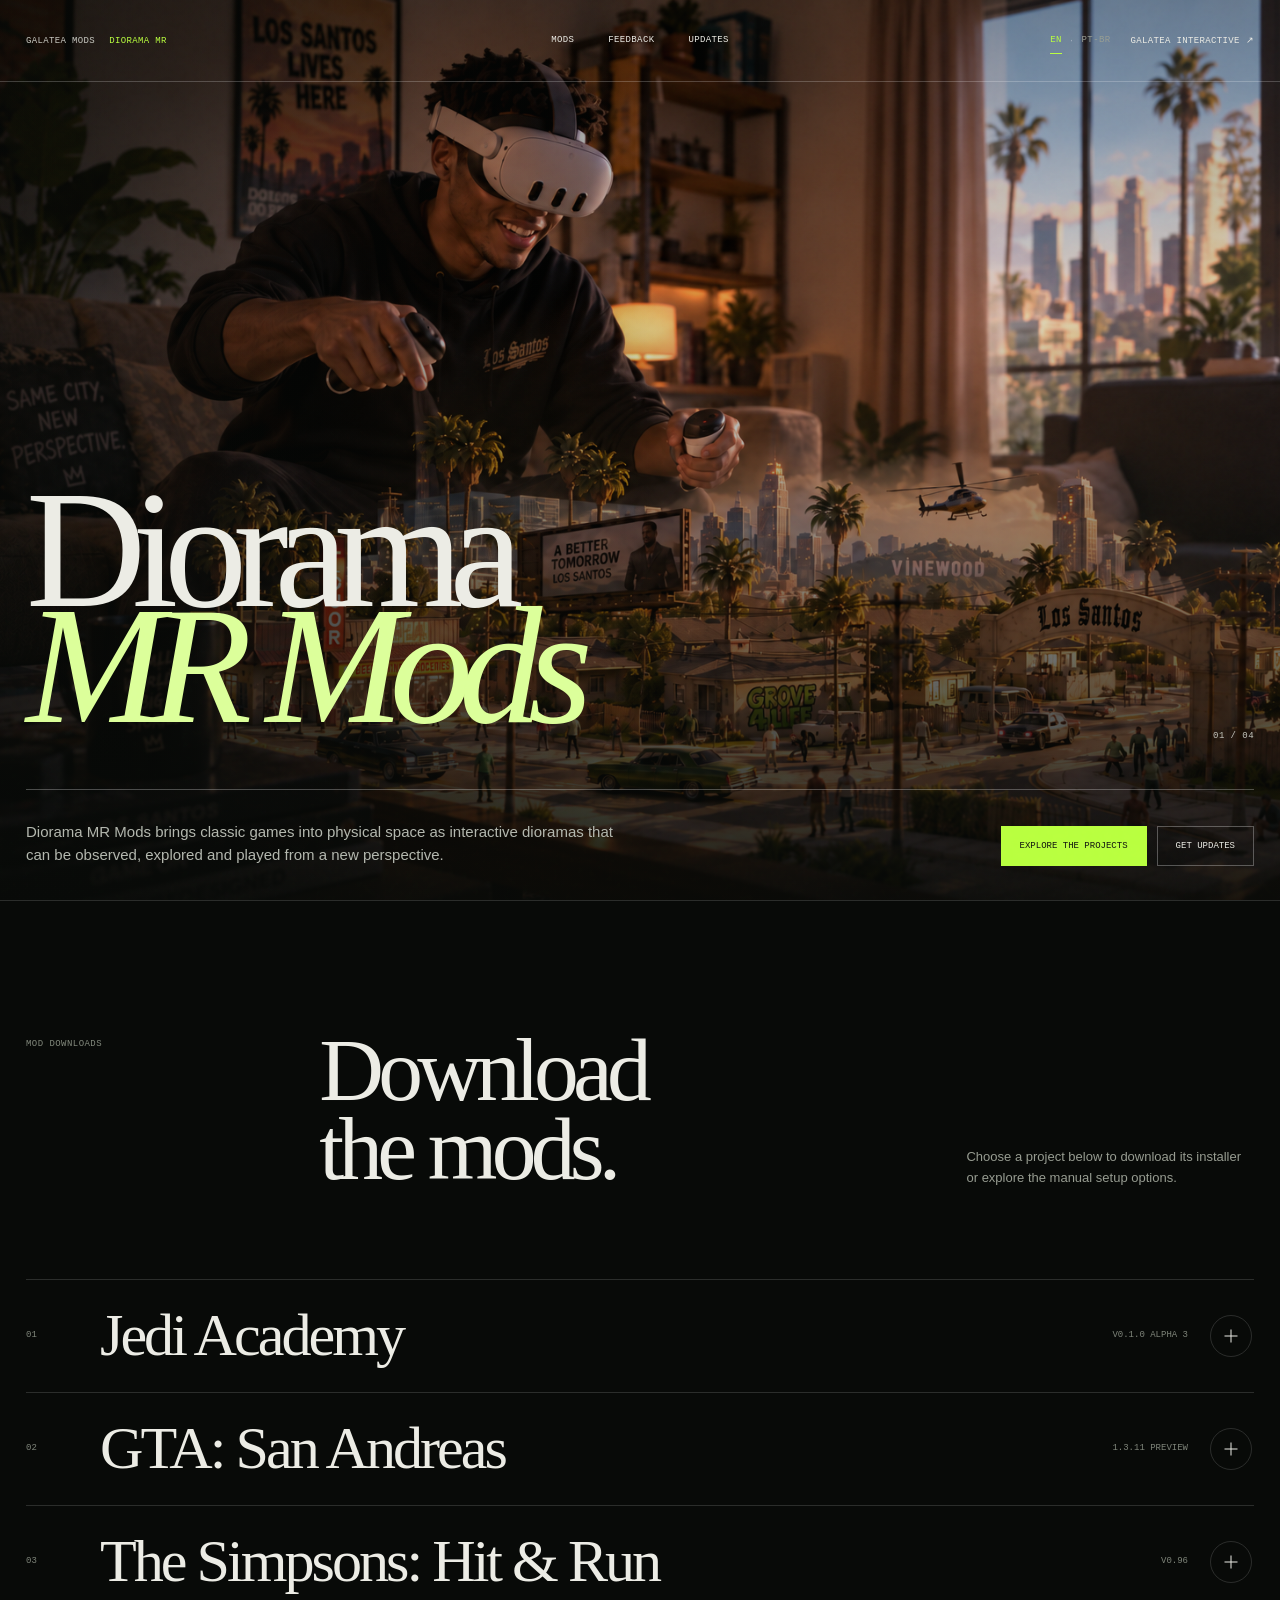
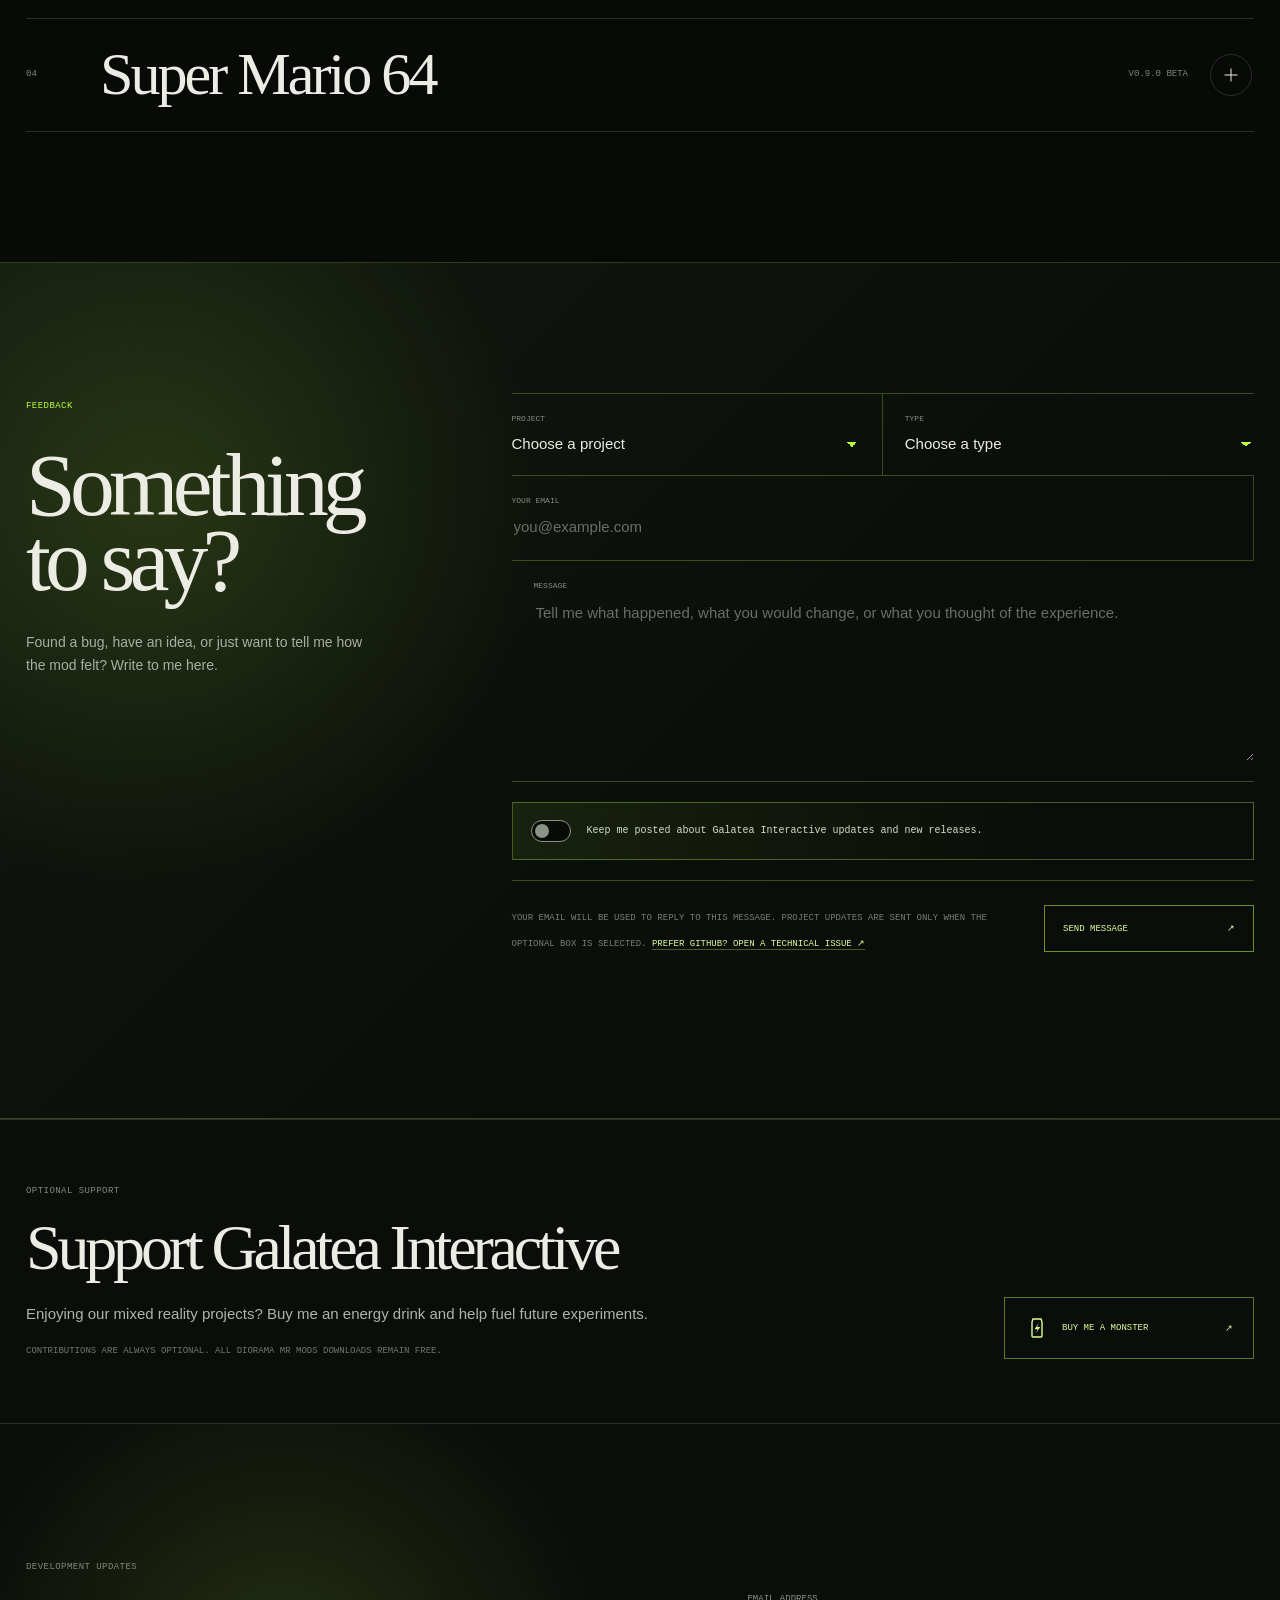
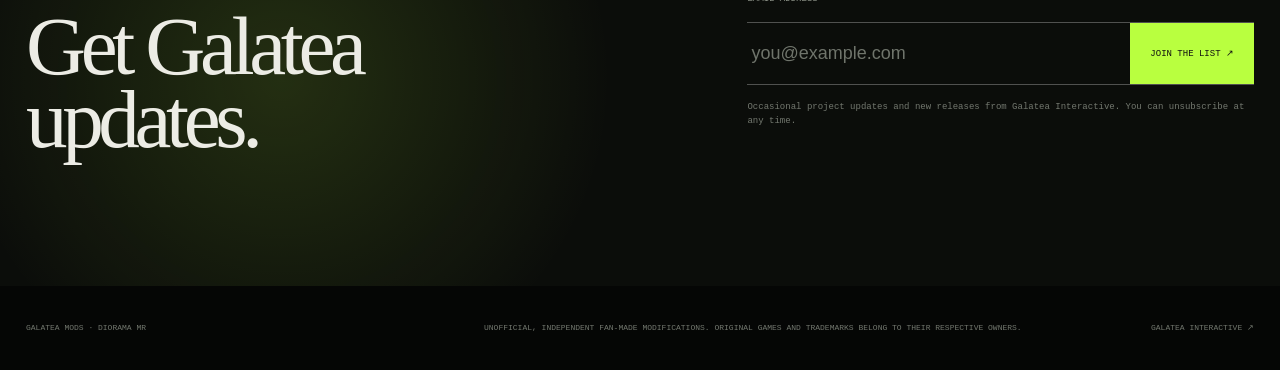
==== commit 63182594: "Publish GTA Diorama MR installer 1.3.11" ====
--- a/index.html
+++ b/index.html
@@ -134,18 +134,18 @@
             <summary>
               <span class="project-number">02</span>
               <span class="project-title"><strong>GTA: San Andreas</strong></span>
-              <span class="project-status">1.3.10 preview</span>
+              <span class="project-status">1.3.11 preview</span>
               <span class="project-toggle" aria-hidden="true"></span>
             </summary>
             <div class="project-body">
               <figure><img src="assets/project-02.png" alt="A city and its streets presented as a mixed-reality diorama" /></figure>
               <div class="project-info">
-                <div class="release-meta"><span>1.3.10 preview</span><span>Quest 3S tested</span><span>Public preview</span></div>
-                <p class="release-note">Requires your own legally purchased Google Play copy of GTA San Andreas for Android 2.11.311 (ARM64 complete split APK set) and the supported PS2-style audio archive. Game data and a prebuilt modified APK are not included.</p>
+                <div class="release-meta"><span>1.3.11 preview</span><span>Quest 3S tested</span><span>Public preview</span></div>
+                <p class="release-note">Fixes the occupied car disappearing periodically while cycling TRACK, FOLLOW and FIXED. Requires your own legally purchased Google Play copy of GTA San Andreas for Android 2.11.311 (ARM64 complete split APK set) and the supported PS2-style audio archive. Game data and a prebuilt modified APK are not included.</p>
                 <section class="easy-install" aria-labelledby="gta-install-title">
                   <div><span>Recommended</span><h4 id="gta-install-title">Easy installation</h4></div>
                   <p>The installer checks your supplied game files, creates your personal Quest build locally and installs it on the headset.</p>
-                  <a class="primary-download" data-release-asset="installer" href="https://github.com/galateainteractive/gta-sa-diorama-mr-quest/releases/download/gta-installer-v1.3.10/GTA-SA-Diorama-MR-Installer.exe" target="_blank" rel="noopener noreferrer">Download installer <span data-release-version>1.3.10 preview ↗</span></a>
+                  <a class="primary-download" data-release-asset="installer" href="https://github.com/galateainteractive/gta-sa-diorama-mr-quest/releases/download/gta-installer-v1.3.11/GTA-SA-Diorama-MR-Installer.exe" target="_blank" rel="noopener noreferrer">Download installer <span data-release-version>1.3.11 preview ↗</span></a>
                 </section>
                 <p class="standalone-note"><strong>Runs natively on Meta Quest.</strong> A Windows PC, USB connection and internet access are only required for the initial build and installation.</p>
                 <details class="download-options">
@@ -154,8 +154,8 @@
                     <p>A prebuilt APK is not provided because the Quest package must be created locally from files supplied by the game owner.</p>
                     <div class="project-actions" aria-label="Other downloads for GTA San Andreas">
                       <a href="https://github.com/galateainteractive/gta-sa-diorama-mr-quest" target="_blank" rel="noopener noreferrer">View project on GitHub <span>Source and documentation ↗</span></a>
-                      <a data-release-asset="checksum" href="https://github.com/galateainteractive/gta-sa-diorama-mr-quest/releases/download/gta-installer-v1.3.10/GTA-SA-Diorama-MR-Installer.exe.sha256" target="_blank" rel="noopener noreferrer">Verify download <span>SHA-256 checksums ↗</span></a>
-                      <a data-release-page href="https://github.com/galateainteractive/gta-sa-diorama-mr-quest/releases/tag/gta-installer-v1.3.10" target="_blank" rel="noopener noreferrer">Release details <span>GitHub ↗</span></a>
+                      <a data-release-asset="checksum" href="https://github.com/galateainteractive/gta-sa-diorama-mr-quest/releases/download/gta-installer-v1.3.11/GTA-SA-Diorama-MR-Installer.exe.sha256" target="_blank" rel="noopener noreferrer">Verify download <span>SHA-256 checksums ↗</span></a>
+                      <a data-release-page href="https://github.com/galateainteractive/gta-sa-diorama-mr-quest/releases/tag/gta-installer-v1.3.11" target="_blank" rel="noopener noreferrer">Release details <span>GitHub ↗</span></a>
                     </div>
                   </div>
                 </details>
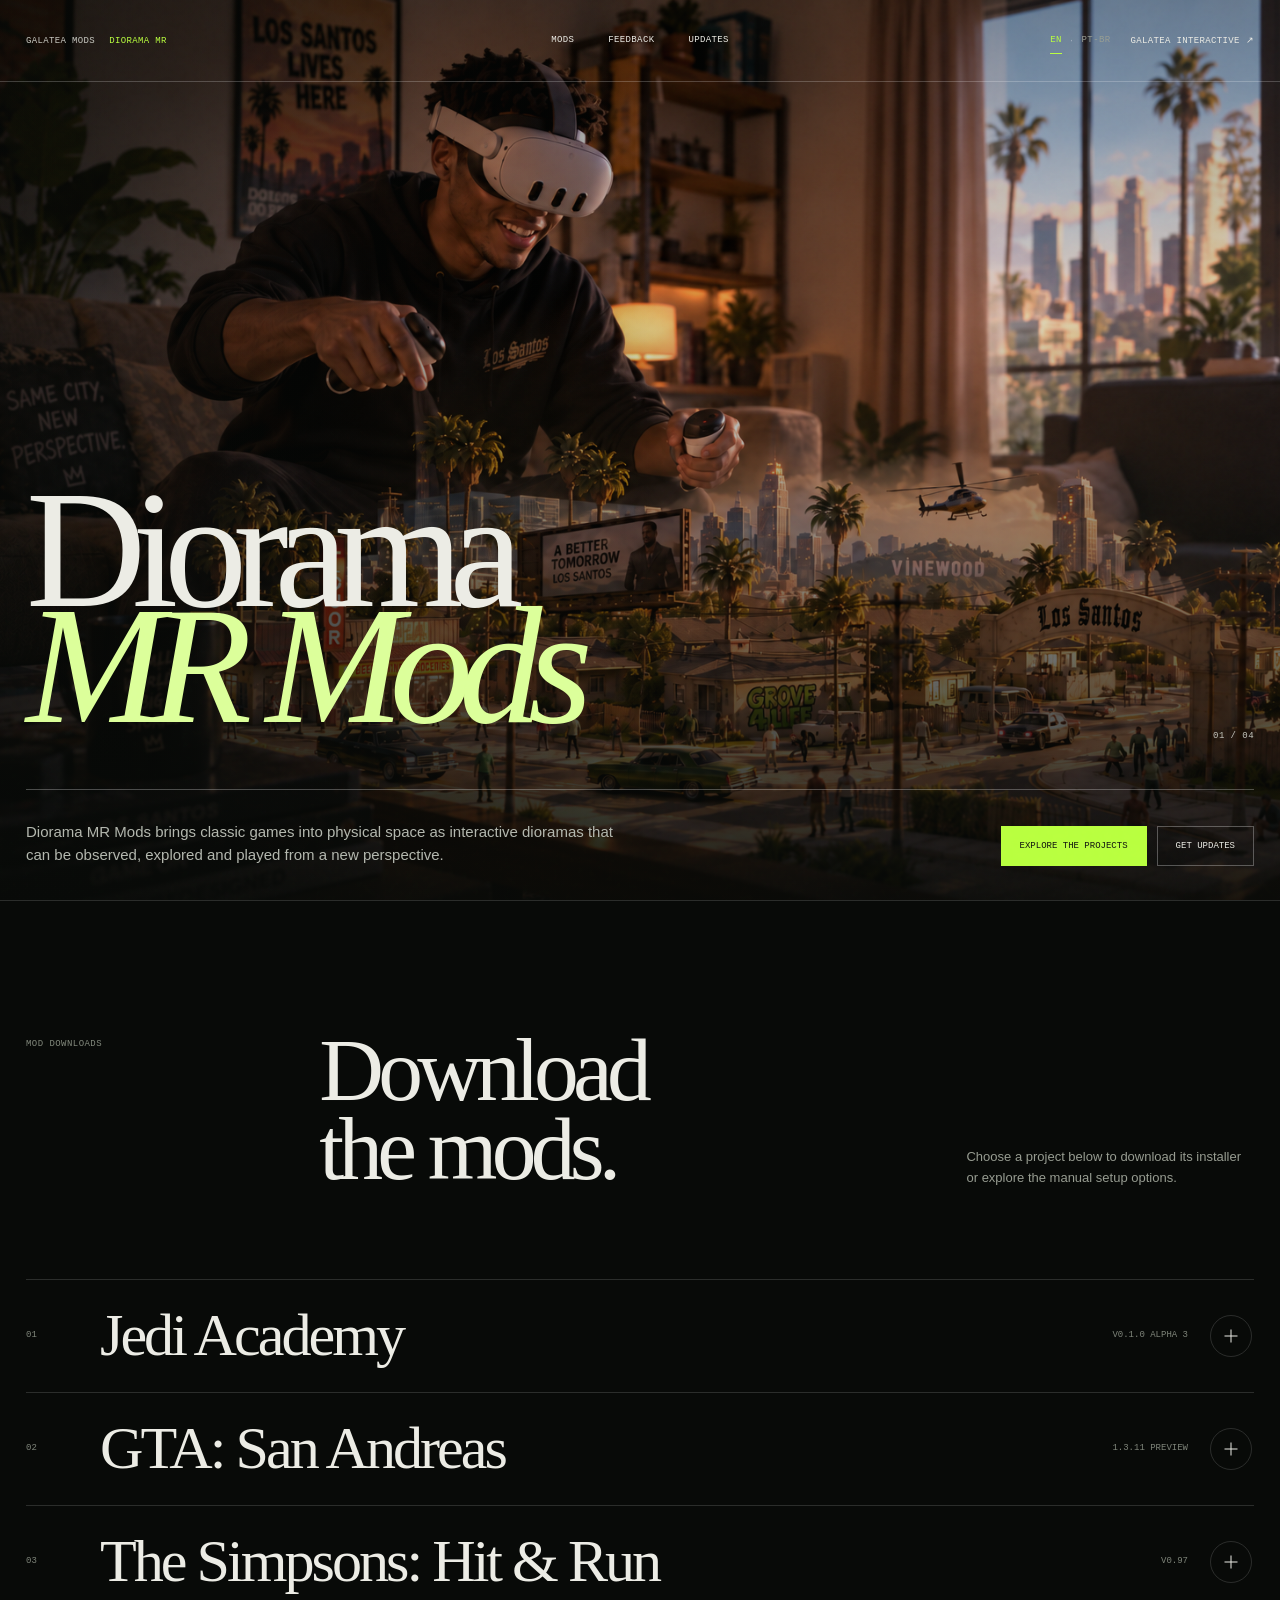
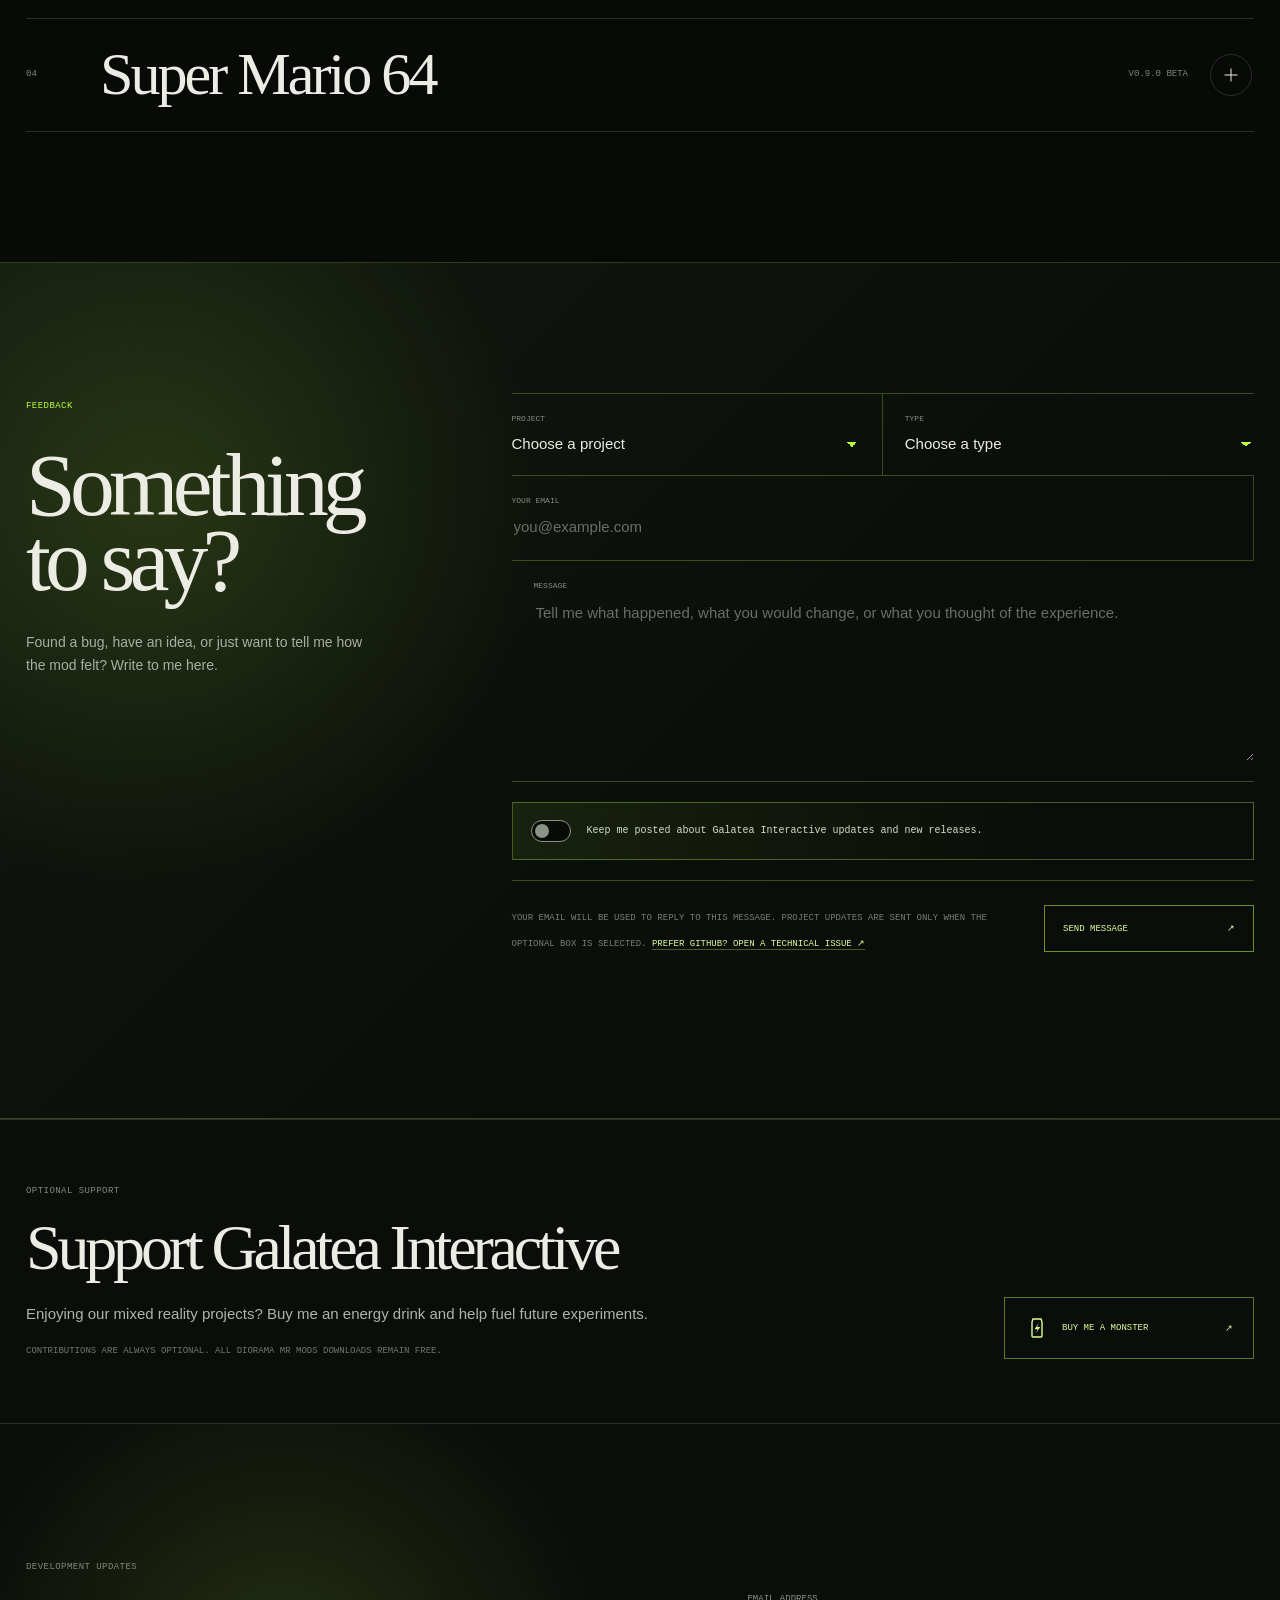
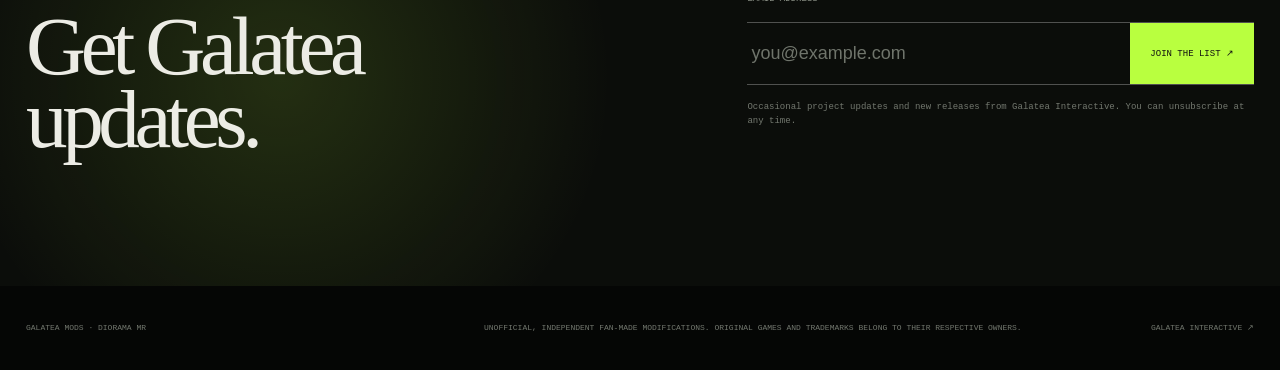
==== commit 76fbc3f9: "Publish Simpsons Diorama MR v0.97" ====
--- a/index.html
+++ b/index.html
@@ -213,18 +213,18 @@
             <summary>
               <span class="project-number">03</span>
               <span class="project-title"><strong>The Simpsons: Hit &amp; Run</strong></span>
-              <span class="project-status">v0.96</span>
+              <span class="project-status">v0.97</span>
               <span class="project-toggle" aria-hidden="true"></span>
             </summary>
             <div class="project-body">
               <figure><img src="assets/project-03.png" alt="Springfield presented as a mixed-reality diorama" /></figure>
               <div class="project-info">
-                <div class="release-meta"><span>v0.96</span><span>Meta Quest 3</span><span>Unofficial mod</span></div>
+                <div class="release-meta"><span>v0.97</span><span>Meta Quest 3</span><span>Unofficial mod</span></div>
                 <p class="release-note">A legally obtained PC copy of The Simpsons: Hit &amp; Run is required. Original game data is not included.</p>
                 <section class="easy-install" aria-labelledby="simpsons-install-title">
                   <div><span>Recommended</span><h4 id="simpsons-install-title">Easy installation</h4></div>
                   <p>The installer finds your original game folder, checks the files, installs the Quest app and transfers the required game data.</p>
-                  <a class="primary-download" data-release-asset="installer" href="https://github.com/galateainteractive/Diorama-MR-Mods-Releases/releases/download/simpsons-hit-and-run-v0.96/SimpsonsHitRun-DioramaMR-Installer-v0.96.exe" target="_blank" rel="noopener noreferrer">Download installer <span data-release-version>v0.96 ↗</span></a>
+                  <a class="primary-download" data-release-asset="installer" href="https://github.com/galateainteractive/Diorama-MR-Mods-Releases/releases/download/simpsons-hit-and-run-v0.97/SimpsonsHitRun-DioramaMR-Installer-v0.97.exe" target="_blank" rel="noopener noreferrer">Download installer <span data-release-version>v0.97 ↗</span></a>
                 </section>
                 <p class="standalone-note"><strong>Runs natively on Meta Quest.</strong> A Windows PC and USB connection are only required for installation.</p>
                 <details class="download-options">
@@ -232,9 +232,9 @@
                   <div>
                     <p>For a manual setup, install the APK with ADB or SideQuest and transfer your legally obtained game files separately.</p>
                     <div class="project-actions" aria-label="Other downloads for The Simpsons Hit and Run">
-                      <a data-release-asset="apk" href="https://github.com/galateainteractive/Diorama-MR-Mods-Releases/releases/download/simpsons-hit-and-run-v0.96/SimpsonsHitRun-DioramaMR-v0.96.apk" target="_blank" rel="noopener noreferrer">Download APK <span>Manual installation ↗</span></a>
-                      <a data-release-asset="checksum" href="https://github.com/galateainteractive/Diorama-MR-Mods-Releases/releases/download/simpsons-hit-and-run-v0.96/SHA256SUMS-v0.96.txt" target="_blank" rel="noopener noreferrer">Verify download <span>SHA-256 checksums ↗</span></a>
-                      <a data-release-page href="https://github.com/galateainteractive/Diorama-MR-Mods-Releases/releases/tag/simpsons-hit-and-run-v0.96" target="_blank" rel="noopener noreferrer">Release details <span>GitHub ↗</span></a>
+                      <a data-release-asset="apk" href="https://github.com/galateainteractive/Diorama-MR-Mods-Releases/releases/download/simpsons-hit-and-run-v0.97/SimpsonsHitRun-DioramaMR-v0.97.apk" target="_blank" rel="noopener noreferrer">Download APK <span>Manual installation ↗</span></a>
+                      <a data-release-asset="checksum" href="https://github.com/galateainteractive/Diorama-MR-Mods-Releases/releases/download/simpsons-hit-and-run-v0.97/SHA256SUMS-v0.97.txt" target="_blank" rel="noopener noreferrer">Verify download <span>SHA-256 checksums ↗</span></a>
+                      <a data-release-page href="https://github.com/galateainteractive/Diorama-MR-Mods-Releases/releases/tag/simpsons-hit-and-run-v0.97" target="_blank" rel="noopener noreferrer">Release details <span>GitHub ↗</span></a>
                     </div>
                   </div>
                 </details>
